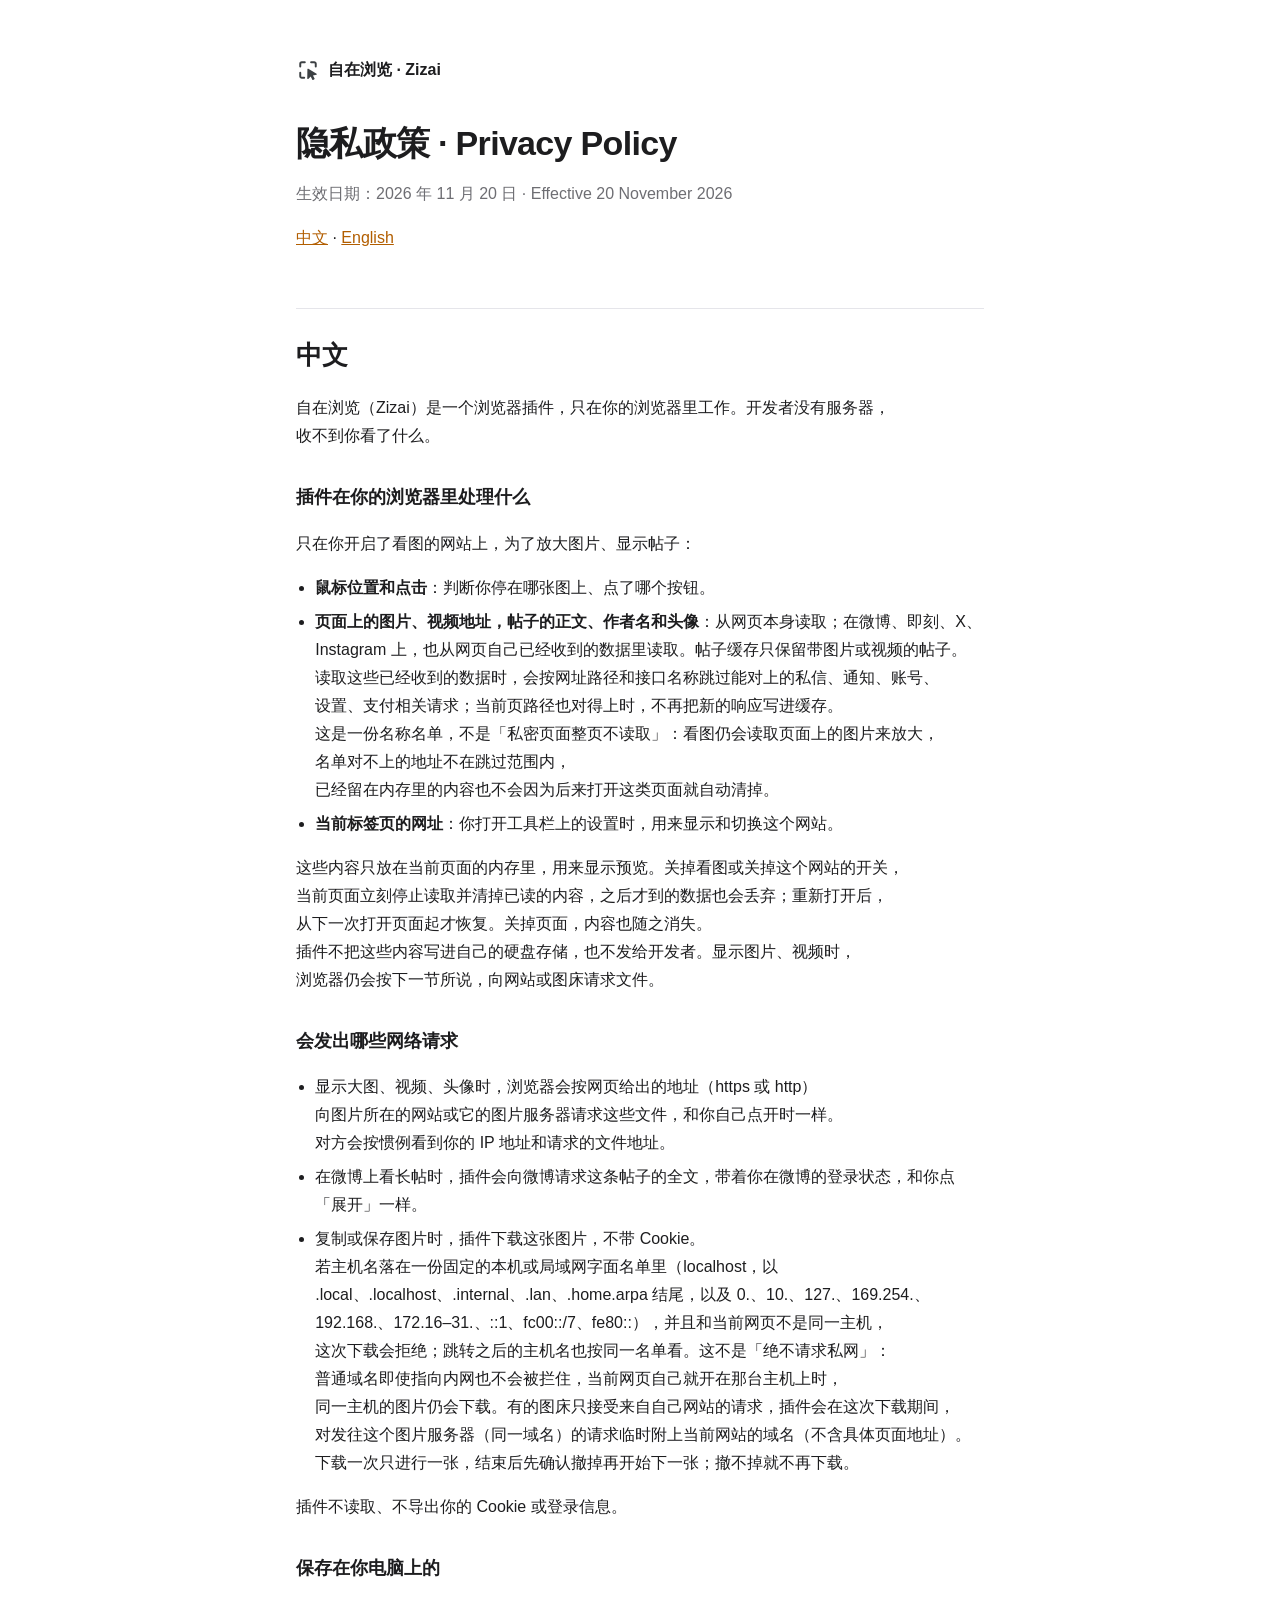
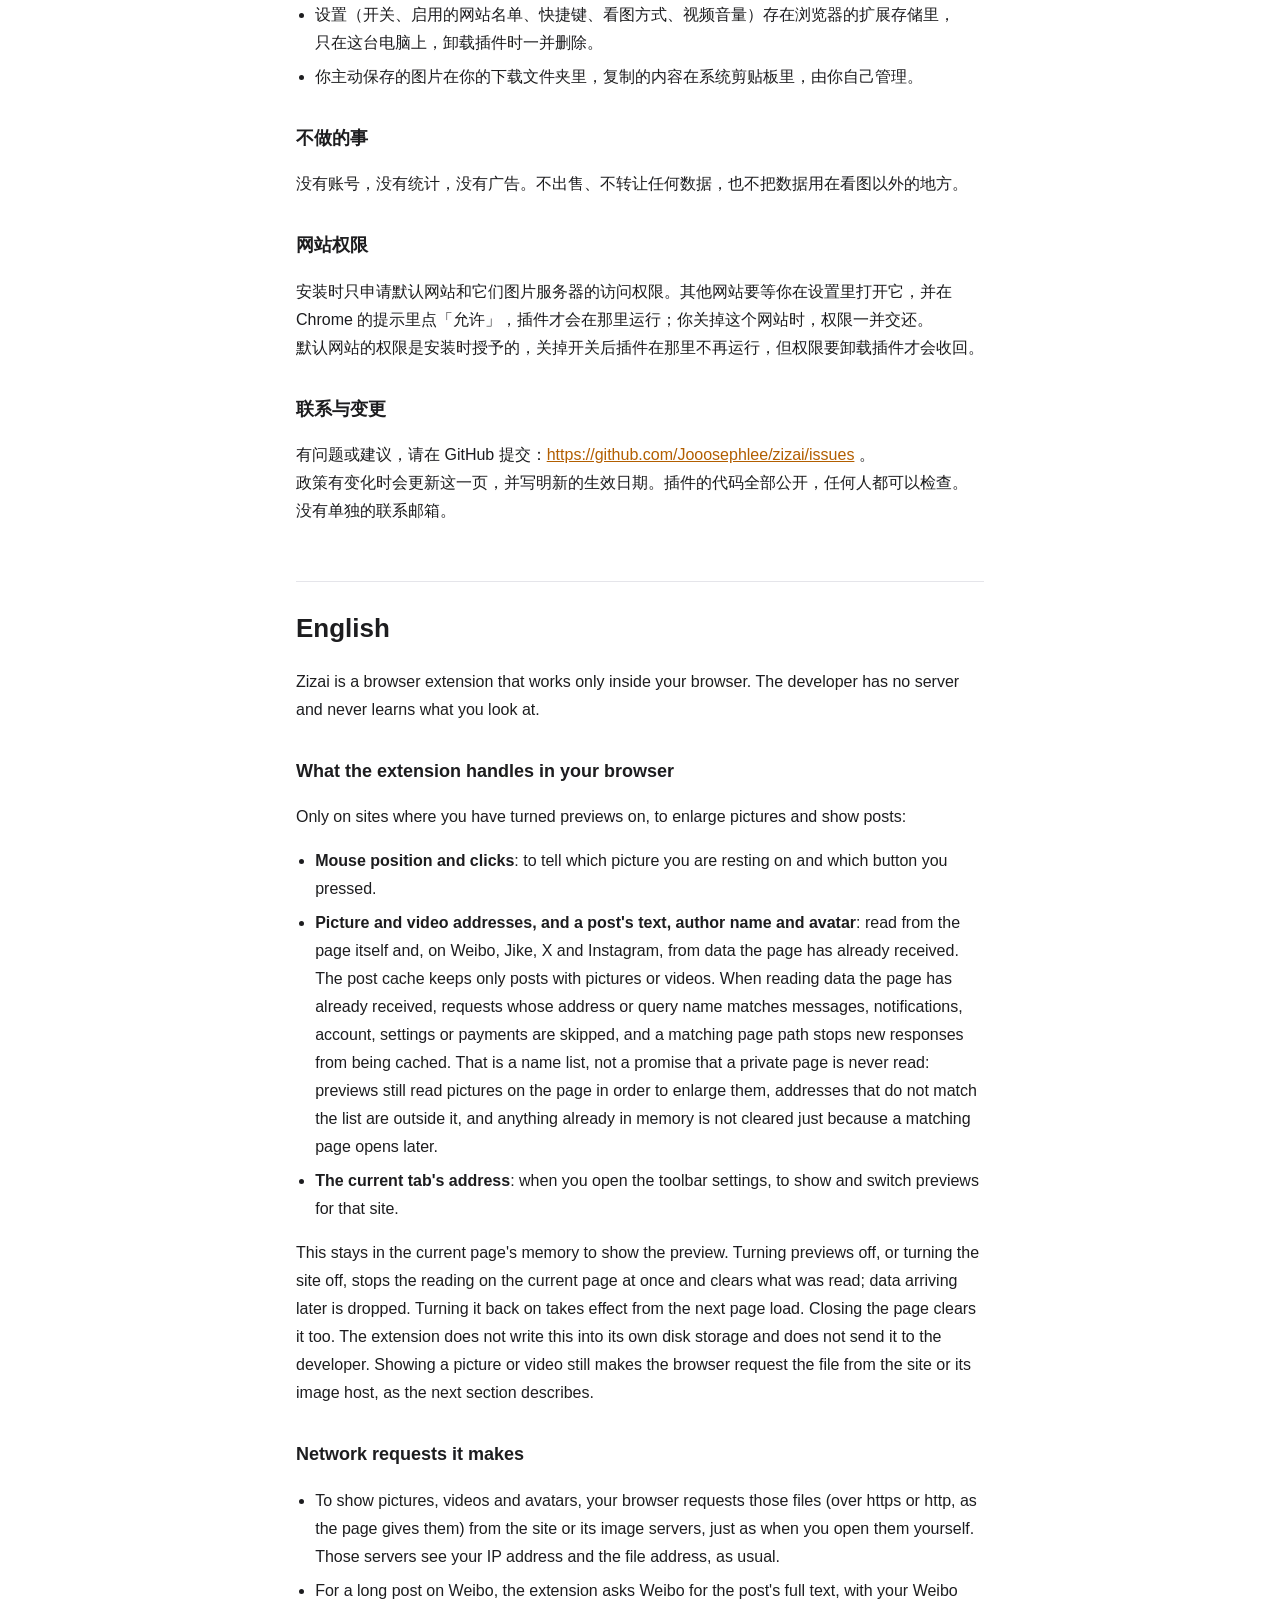
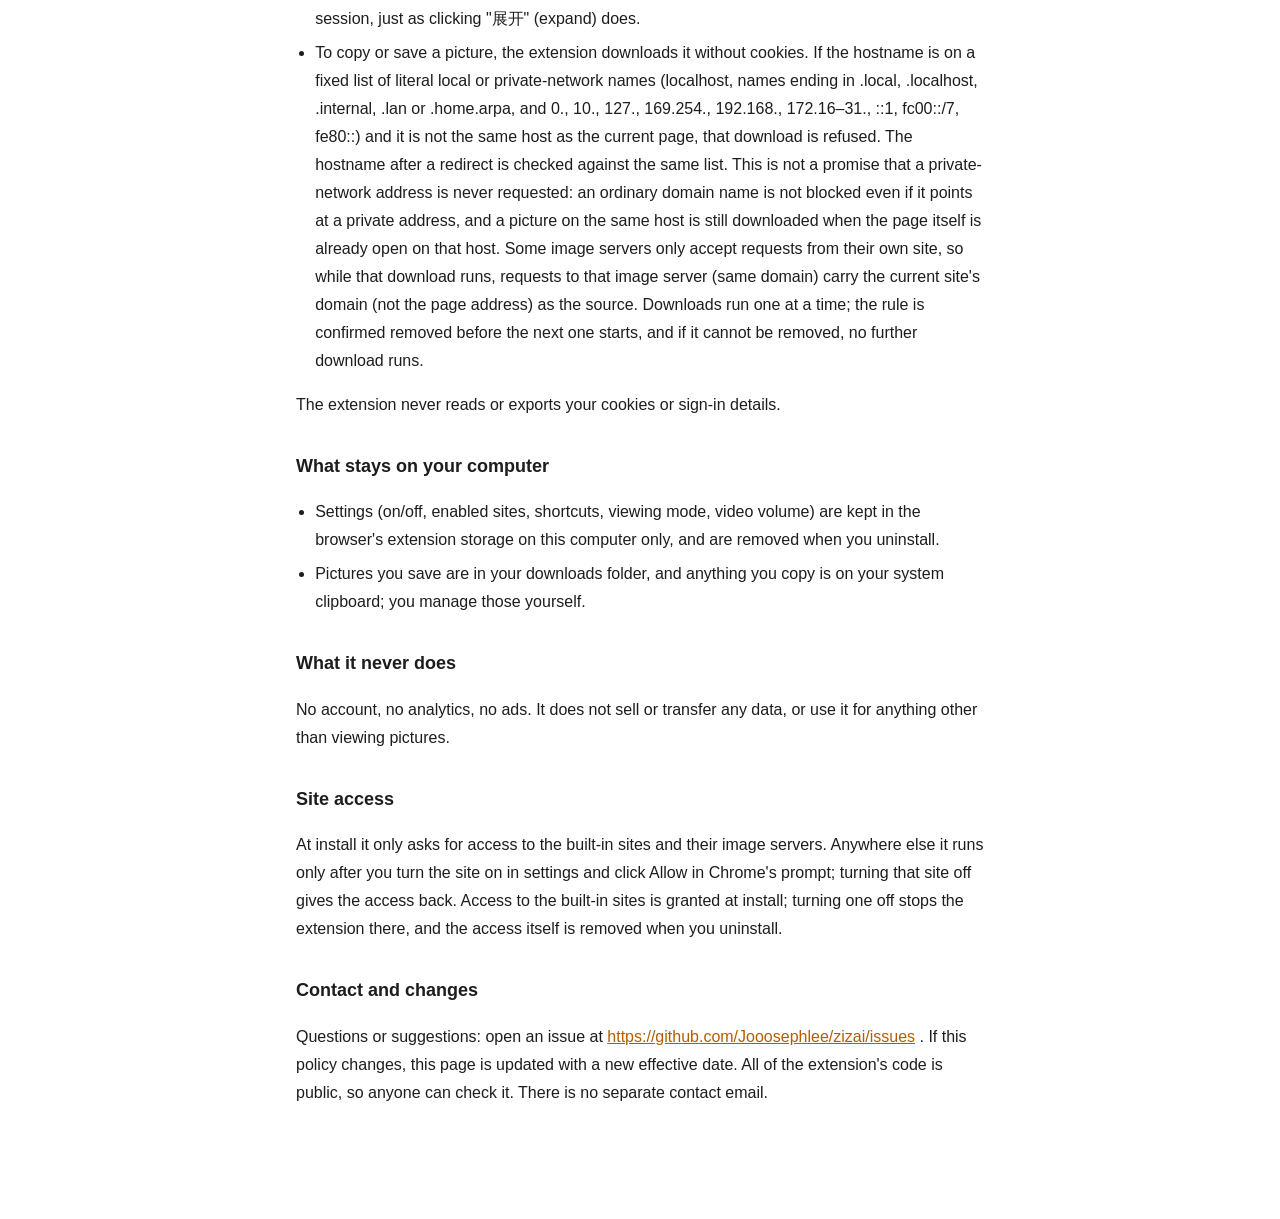
==== docs/privacy.html @ f808c151 "Import Zizai 1.1.0 and align the public privacy wording. Bring in the reviewed archive, point the si" ====
<!doctype html>
<html lang="zh-CN">
<head>
<meta charset="utf-8">
<meta name="viewport" content="width=device-width, initial-scale=1">
<title>隐私政策 · Zizai Privacy Policy</title>
<link rel="icon" href="assets/mark.svg" type="image/svg+xml">
<style>
:root { color-scheme: light dark; --bg: light-dark(#fff, #000); --ink: light-dark(#1d1d1f, #f5f5f7); --muted: light-dark(#6e6e73, #a1a1a6); --line: light-dark(#e5e5ea, #2c2c2e); --link: light-dark(#b25e00, #f2a03d); }
* { box-sizing: border-box; }
body { margin: 0; background: var(--bg); color: var(--ink); font: 16px/1.75 -apple-system, BlinkMacSystemFont, "PingFang SC", "Hiragino Sans GB", "Segoe UI", "Microsoft YaHei", sans-serif; -webkit-font-smoothing: antialiased; }
main { max-width: 720px; margin: 0 auto; padding: 56px 16px 96px; }
.home { display: inline-flex; align-items: center; gap: 8px; color: var(--ink); text-decoration: none; font-weight: 600; }
.home img { width: 24px; height: 24px; }
h1 { margin: 32px 0 8px; font-size: 34px; letter-spacing: -.02em; line-height: 1.2; }
h2 { margin: 56px 0 8px; padding-top: 24px; border-top: 1px solid var(--line); font-size: 26px; }
h3 { margin: 32px 0 6px; font-size: 18px; }
p, li { word-break: keep-all; overflow-wrap: break-word; }
ul { padding-left: 1.2em; }
li { margin: 6px 0; }
a { color: var(--link); }
main > p:first-of-type { color: var(--muted); }
</style>
</head>
<body>
<main>
<a class="home" href="./"><img src="assets/mark.svg" alt="">自在浏览 · Zizai</a>
<h1>隐私政策 · Privacy Policy</h1>
<p>生效日期：2026 年 11 月 20 日 · Effective 20 November 2026</p>
<p><a href="#zh">中文</a> · <a href="#en">English</a></p>
<h2 id="zh">中文</h2>
<p>自在浏览（Zizai）是一个浏览器插件，只在你的浏览器里工作。开发者没有服务器，收不到你看了什么。</p>
<h3>插件在你的浏览器里处理什么</h3>
<p>只在你开启了看图的网站上，为了放大图片、显示帖子：</p>
<ul><li><strong>鼠标位置和点击</strong>：判断你停在哪张图上、点了哪个按钮。</li><li><strong>页面上的图片、视频地址，帖子的正文、作者名和头像</strong>：从网页本身读取；在微博、即刻、X、Instagram 上，也从网页自己已经收到的数据里读取。帖子缓存只保留带图片或视频的帖子。读取这些已经收到的数据时，会按网址路径和接口名称跳过能对上的私信、通知、账号、设置、支付相关请求；当前页路径也对得上时，不再把新的响应写进缓存。这是一份名称名单，不是「私密页面整页不读取」：看图仍会读取页面上的图片来放大，名单对不上的地址不在跳过范围内，已经留在内存里的内容也不会因为后来打开这类页面就自动清掉。</li><li><strong>当前标签页的网址</strong>：你打开工具栏上的设置时，用来显示和切换这个网站。</li></ul>
<p>这些内容只放在当前页面的内存里，用来显示预览。关掉看图或关掉这个网站的开关，当前页面立刻停止读取并清掉已读的内容，之后才到的数据也会丢弃；重新打开后，从下一次打开页面起才恢复。关掉页面，内容也随之消失。插件不把这些内容写进自己的硬盘存储，也不发给开发者。显示图片、视频时，浏览器仍会按下一节所说，向网站或图床请求文件。</p>
<h3>会发出哪些网络请求</h3>
<ul><li>显示大图、视频、头像时，浏览器会按网页给出的地址（https 或 http）向图片所在的网站或它的图片服务器请求这些文件，和你自己点开时一样。对方会按惯例看到你的 IP 地址和请求的文件地址。</li><li>在微博上看长帖时，插件会向微博请求这条帖子的全文，带着你在微博的登录状态，和你点「展开」一样。</li><li>复制或保存图片时，插件下载这张图片，不带 Cookie。若主机名落在一份固定的本机或局域网字面名单里（localhost，以 .local、.localhost、.internal、.lan、.home.arpa 结尾，以及 0.、10.、127.、169.254.、192.168.、172.16–31.、::1、fc00::/7、fe80::），并且和当前网页不是同一主机，这次下载会拒绝；跳转之后的主机名也按同一名单看。这不是「绝不请求私网」：普通域名即使指向内网也不会被拦住，当前网页自己就开在那台主机上时，同一主机的图片仍会下载。有的图床只接受来自自己网站的请求，插件会在这次下载期间，对发往这个图片服务器（同一域名）的请求临时附上当前网站的域名（不含具体页面地址）。下载一次只进行一张，结束后先确认撤掉再开始下一张；撤不掉就不再下载。</li></ul>
<p>插件不读取、不导出你的 Cookie 或登录信息。</p>
<h3>保存在你电脑上的</h3>
<ul><li>设置（开关、启用的网站名单、快捷键、看图方式、视频音量）存在浏览器的扩展存储里，只在这台电脑上，卸载插件时一并删除。</li><li>你主动保存的图片在你的下载文件夹里，复制的内容在系统剪贴板里，由你自己管理。</li></ul>
<h3>不做的事</h3>
<p>没有账号，没有统计，没有广告。不出售、不转让任何数据，也不把数据用在看图以外的地方。</p>
<h3>网站权限</h3>
<p>安装时只申请默认网站和它们图片服务器的访问权限。其他网站要等你在设置里打开它，并在 Chrome 的提示里点「允许」，插件才会在那里运行；你关掉这个网站时，权限一并交还。默认网站的权限是安装时授予的，关掉开关后插件在那里不再运行，但权限要卸载插件才会收回。</p>
<h3>联系与变更</h3>
<p>有问题或建议，请在 GitHub 提交：<a href="https://github.com/Jooosephlee/zizai/issues">https://github.com/Jooosephlee/zizai/issues</a> 。政策有变化时会更新这一页，并写明新的生效日期。插件的代码全部公开，任何人都可以检查。没有单独的联系邮箱。</p>
<h2 id="en">English</h2>
<p>Zizai is a browser extension that works only inside your browser. The developer has no server and never learns what you look at.</p>
<h3>What the extension handles in your browser</h3>
<p>Only on sites where you have turned previews on, to enlarge pictures and show posts:</p>
<ul><li><strong>Mouse position and clicks</strong>: to tell which picture you are resting on and which button you pressed.</li><li><strong>Picture and video addresses, and a post's text, author name and avatar</strong>: read from the page itself and, on Weibo, Jike, X and Instagram, from data the page has already received. The post cache keeps only posts with pictures or videos. When reading data the page has already received, requests whose address or query name matches messages, notifications, account, settings or payments are skipped, and a matching page path stops new responses from being cached. That is a name list, not a promise that a private page is never read: previews still read pictures on the page in order to enlarge them, addresses that do not match the list are outside it, and anything already in memory is not cleared just because a matching page opens later.</li><li><strong>The current tab's address</strong>: when you open the toolbar settings, to show and switch previews for that site.</li></ul>
<p>This stays in the current page's memory to show the preview. Turning previews off, or turning the site off, stops the reading on the current page at once and clears what was read; data arriving later is dropped. Turning it back on takes effect from the next page load. Closing the page clears it too. The extension does not write this into its own disk storage and does not send it to the developer. Showing a picture or video still makes the browser request the file from the site or its image host, as the next section describes.</p>
<h3>Network requests it makes</h3>
<ul><li>To show pictures, videos and avatars, your browser requests those files (over https or http, as the page gives them) from the site or its image servers, just as when you open them yourself. Those servers see your IP address and the file address, as usual.</li><li>For a long post on Weibo, the extension asks Weibo for the post's full text, with your Weibo session, just as clicking "展开" (expand) does.</li><li>To copy or save a picture, the extension downloads it without cookies. If the hostname is on a fixed list of literal local or private-network names (localhost, names ending in .local, .localhost, .internal, .lan or .home.arpa, and 0., 10., 127., 169.254., 192.168., 172.16–31., ::1, fc00::/7, fe80::) and it is not the same host as the current page, that download is refused. The hostname after a redirect is checked against the same list. This is not a promise that a private-network address is never requested: an ordinary domain name is not blocked even if it points at a private address, and a picture on the same host is still downloaded when the page itself is already open on that host. Some image servers only accept requests from their own site, so while that download runs, requests to that image server (same domain) carry the current site's domain (not the page address) as the source. Downloads run one at a time; the rule is confirmed removed before the next one starts, and if it cannot be removed, no further download runs.</li></ul>
<p>The extension never reads or exports your cookies or sign-in details.</p>
<h3>What stays on your computer</h3>
<ul><li>Settings (on/off, enabled sites, shortcuts, viewing mode, video volume) are kept in the browser's extension storage on this computer only, and are removed when you uninstall.</li><li>Pictures you save are in your downloads folder, and anything you copy is on your system clipboard; you manage those yourself.</li></ul>
<h3>What it never does</h3>
<p>No account, no analytics, no ads. It does not sell or transfer any data, or use it for anything other than viewing pictures.</p>
<h3>Site access</h3>
<p>At install it only asks for access to the built-in sites and their image servers. Anywhere else it runs only after you turn the site on in settings and click Allow in Chrome's prompt; turning that site off gives the access back. Access to the built-in sites is granted at install; turning one off stops the extension there, and the access itself is removed when you uninstall.</p>
<h3>Contact and changes</h3>
<p>Questions or suggestions: open an issue at <a href="https://github.com/Jooosephlee/zizai/issues">https://github.com/Jooosephlee/zizai/issues</a> . If this policy changes, this page is updated with a new effective date. All of the extension's code is public, so anyone can check it. There is no separate contact email.</p>
</main>
</body>
</html>
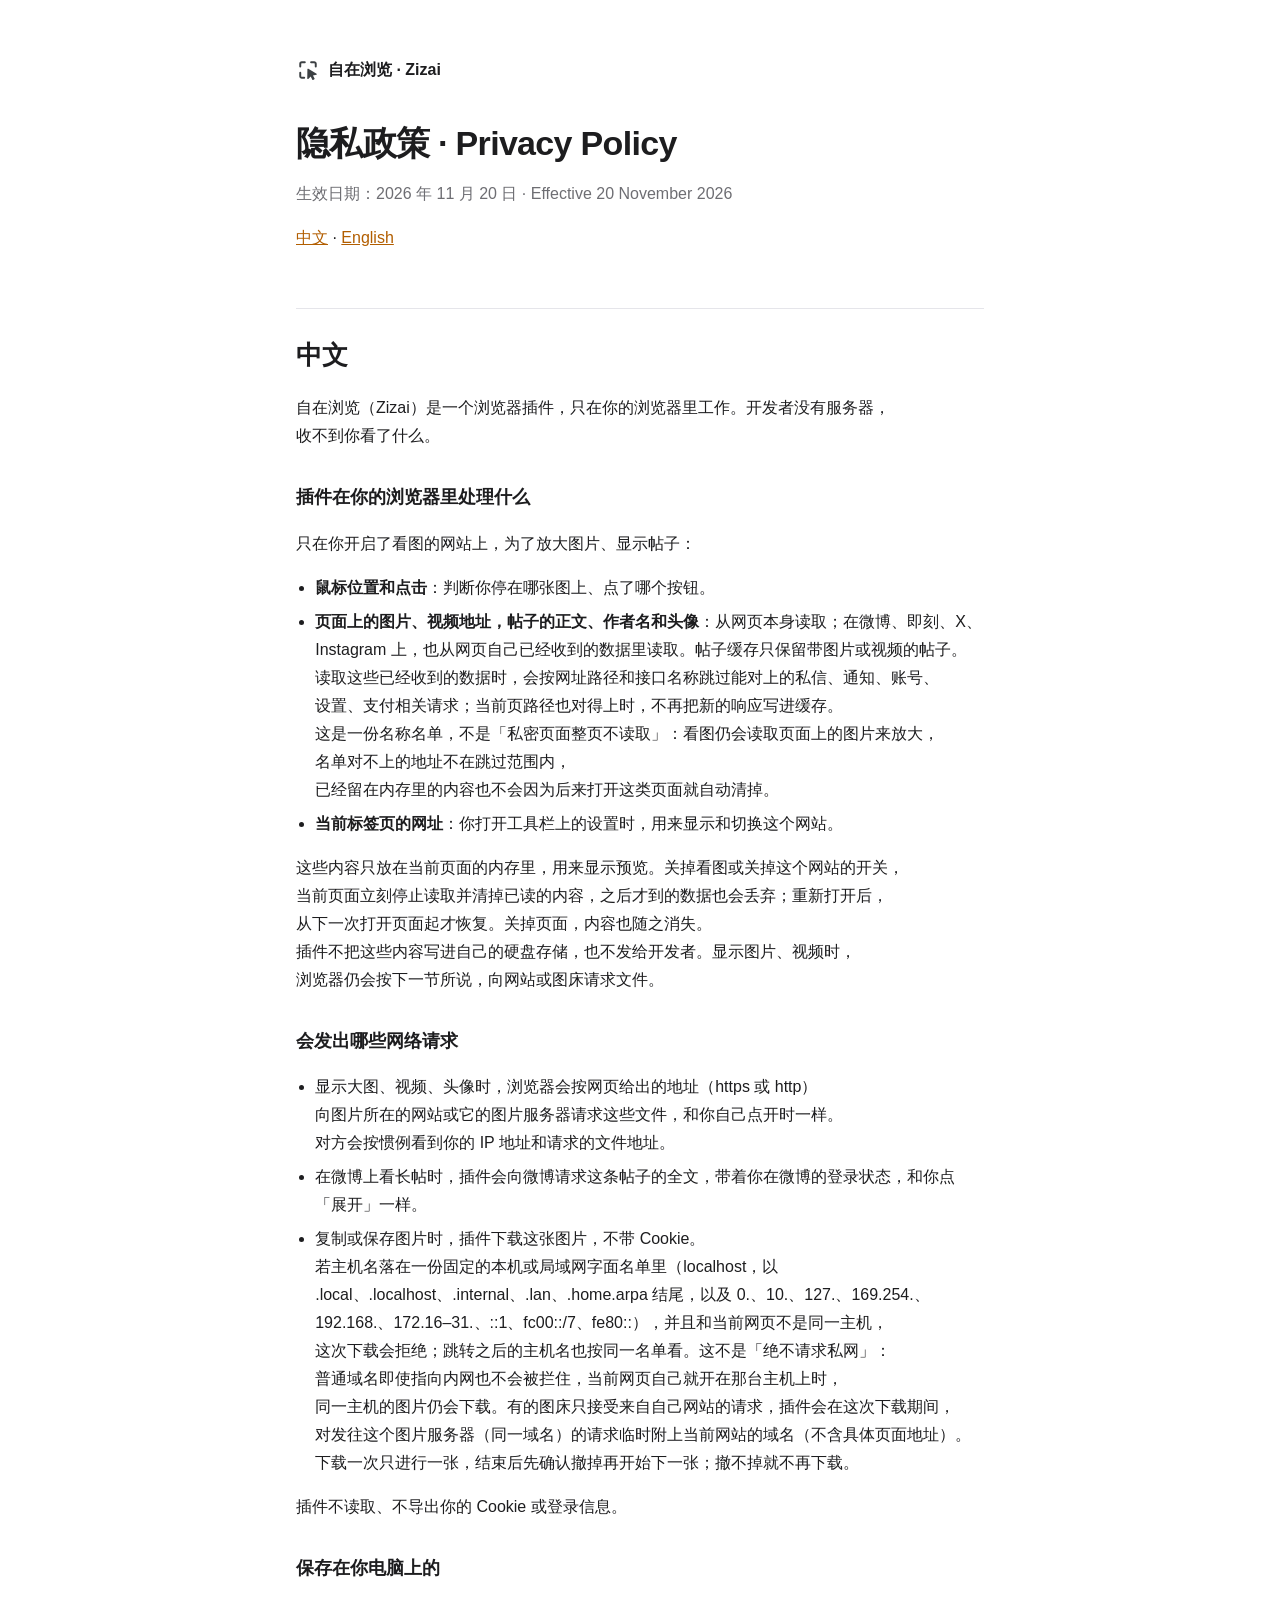
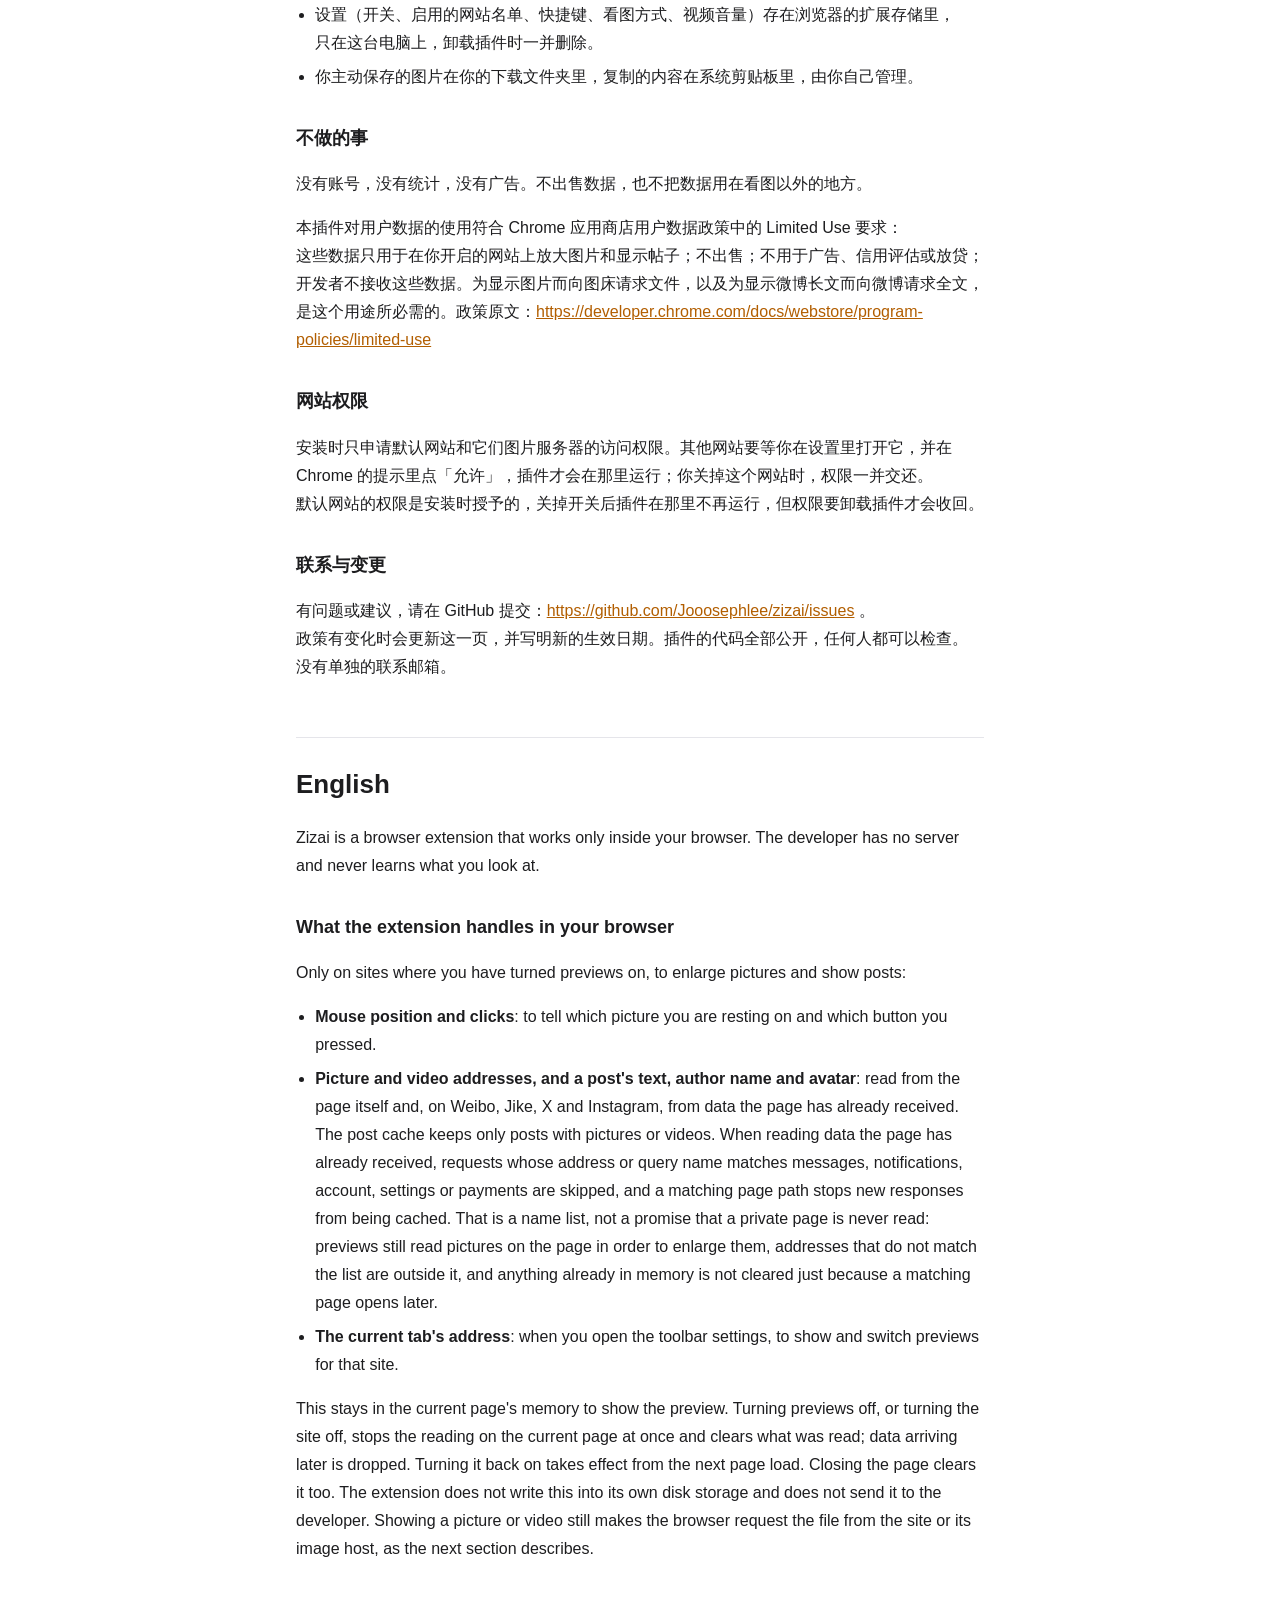
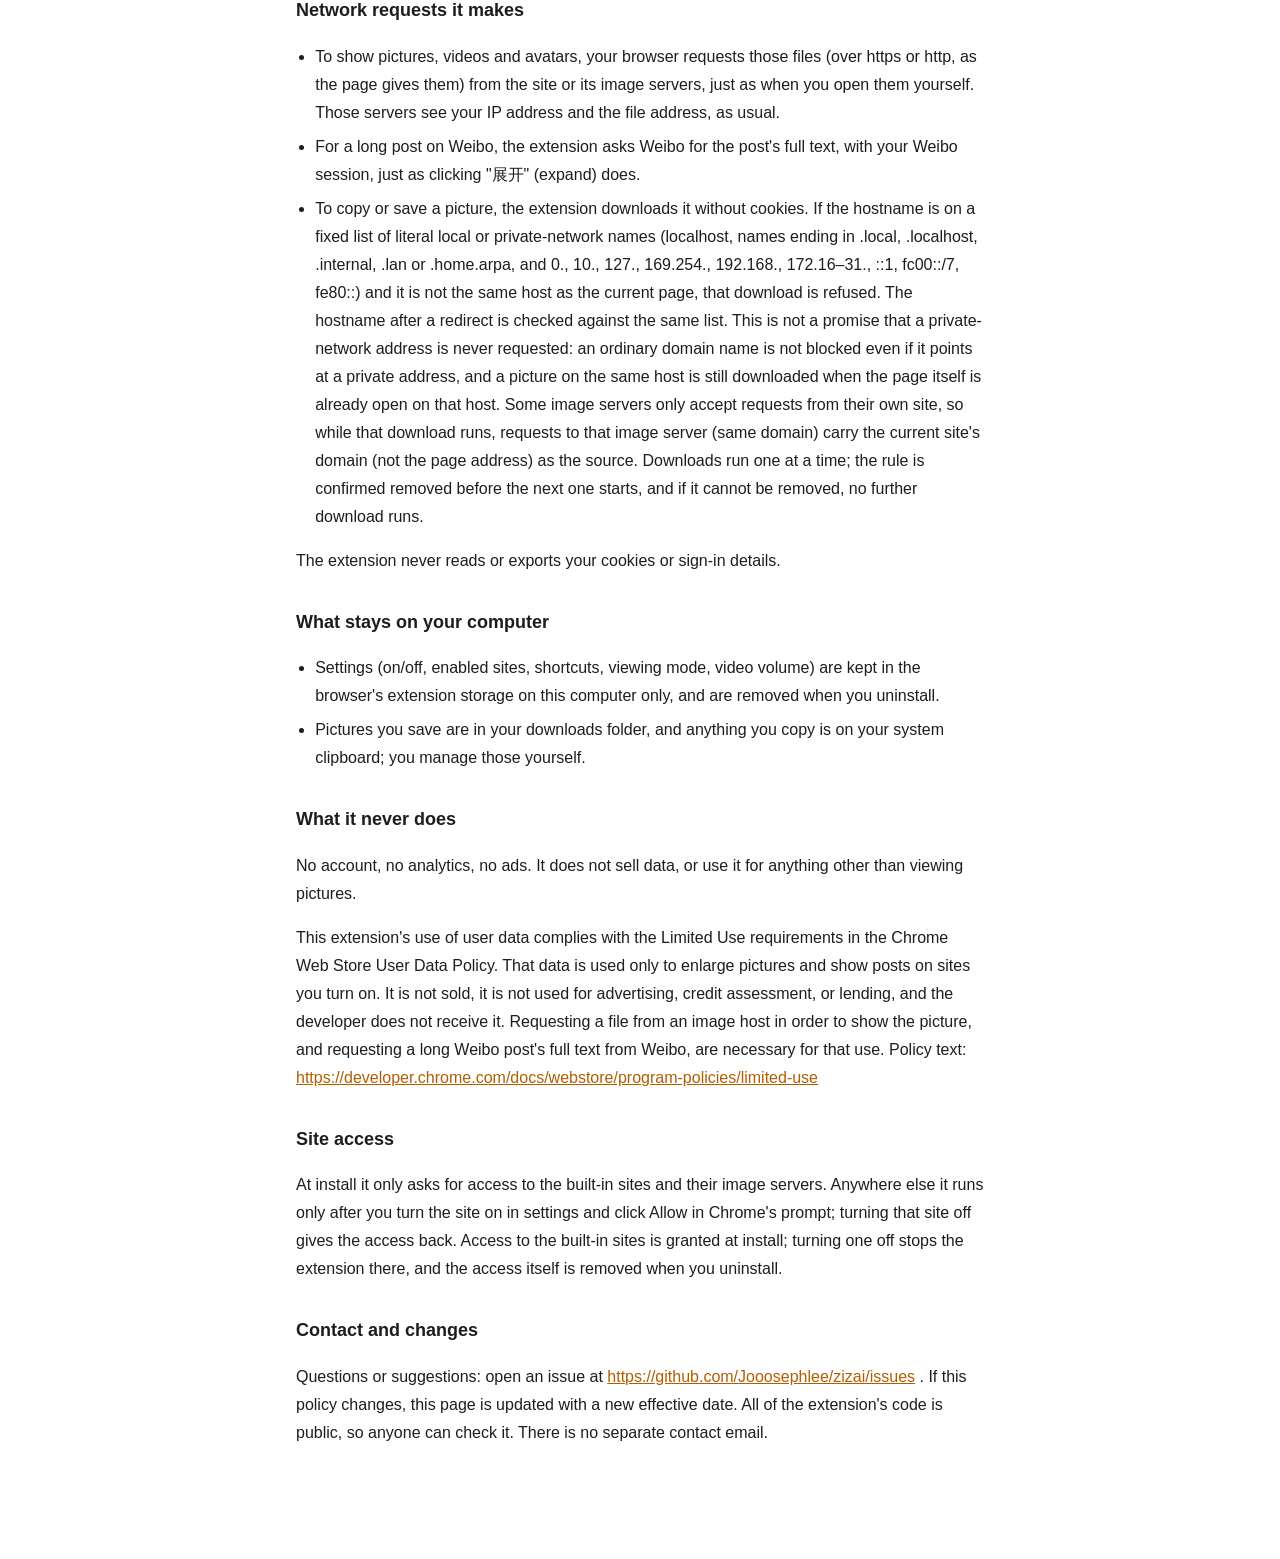
==== commit 20a6b4ce: "State Limited Use compliance and correct the store disclosure notes. Add a bilingual policy statemen" ====
--- a/docs/privacy.html
+++ b/docs/privacy.html
@@ -40,7 +40,8 @@
 <h3>保存在你电脑上的</h3>
 <ul><li>设置（开关、启用的网站名单、快捷键、看图方式、视频音量）存在浏览器的扩展存储里，只在这台电脑上，卸载插件时一并删除。</li><li>你主动保存的图片在你的下载文件夹里，复制的内容在系统剪贴板里，由你自己管理。</li></ul>
 <h3>不做的事</h3>
-<p>没有账号，没有统计，没有广告。不出售、不转让任何数据，也不把数据用在看图以外的地方。</p>
+<p>没有账号，没有统计，没有广告。不出售数据，也不把数据用在看图以外的地方。</p>
+<p>本插件对用户数据的使用符合 Chrome 应用商店用户数据政策中的 Limited Use 要求：这些数据只用于在你开启的网站上放大图片和显示帖子；不出售；不用于广告、信用评估或放贷；开发者不接收这些数据。为显示图片而向图床请求文件，以及为显示微博长文而向微博请求全文，是这个用途所必需的。政策原文：<a href="https://developer.chrome.com/docs/webstore/program-policies/limited-use">https://developer.chrome.com/docs/webstore/program-policies/limited-use</a></p>
 <h3>网站权限</h3>
 <p>安装时只申请默认网站和它们图片服务器的访问权限。其他网站要等你在设置里打开它，并在 Chrome 的提示里点「允许」，插件才会在那里运行；你关掉这个网站时，权限一并交还。默认网站的权限是安装时授予的，关掉开关后插件在那里不再运行，但权限要卸载插件才会收回。</p>
 <h3>联系与变更</h3>
@@ -57,7 +58,8 @@
 <h3>What stays on your computer</h3>
 <ul><li>Settings (on/off, enabled sites, shortcuts, viewing mode, video volume) are kept in the browser's extension storage on this computer only, and are removed when you uninstall.</li><li>Pictures you save are in your downloads folder, and anything you copy is on your system clipboard; you manage those yourself.</li></ul>
 <h3>What it never does</h3>
-<p>No account, no analytics, no ads. It does not sell or transfer any data, or use it for anything other than viewing pictures.</p>
+<p>No account, no analytics, no ads. It does not sell data, or use it for anything other than viewing pictures.</p>
+<p>This extension's use of user data complies with the Limited Use requirements in the Chrome Web Store User Data Policy. That data is used only to enlarge pictures and show posts on sites you turn on. It is not sold, it is not used for advertising, credit assessment, or lending, and the developer does not receive it. Requesting a file from an image host in order to show the picture, and requesting a long Weibo post's full text from Weibo, are necessary for that use. Policy text: <a href="https://developer.chrome.com/docs/webstore/program-policies/limited-use">https://developer.chrome.com/docs/webstore/program-policies/limited-use</a></p>
 <h3>Site access</h3>
 <p>At install it only asks for access to the built-in sites and their image servers. Anywhere else it runs only after you turn the site on in settings and click Allow in Chrome's prompt; turning that site off gives the access back. Access to the built-in sites is granted at install; turning one off stops the extension there, and the access itself is removed when you uninstall.</p>
 <h3>Contact and changes</h3>
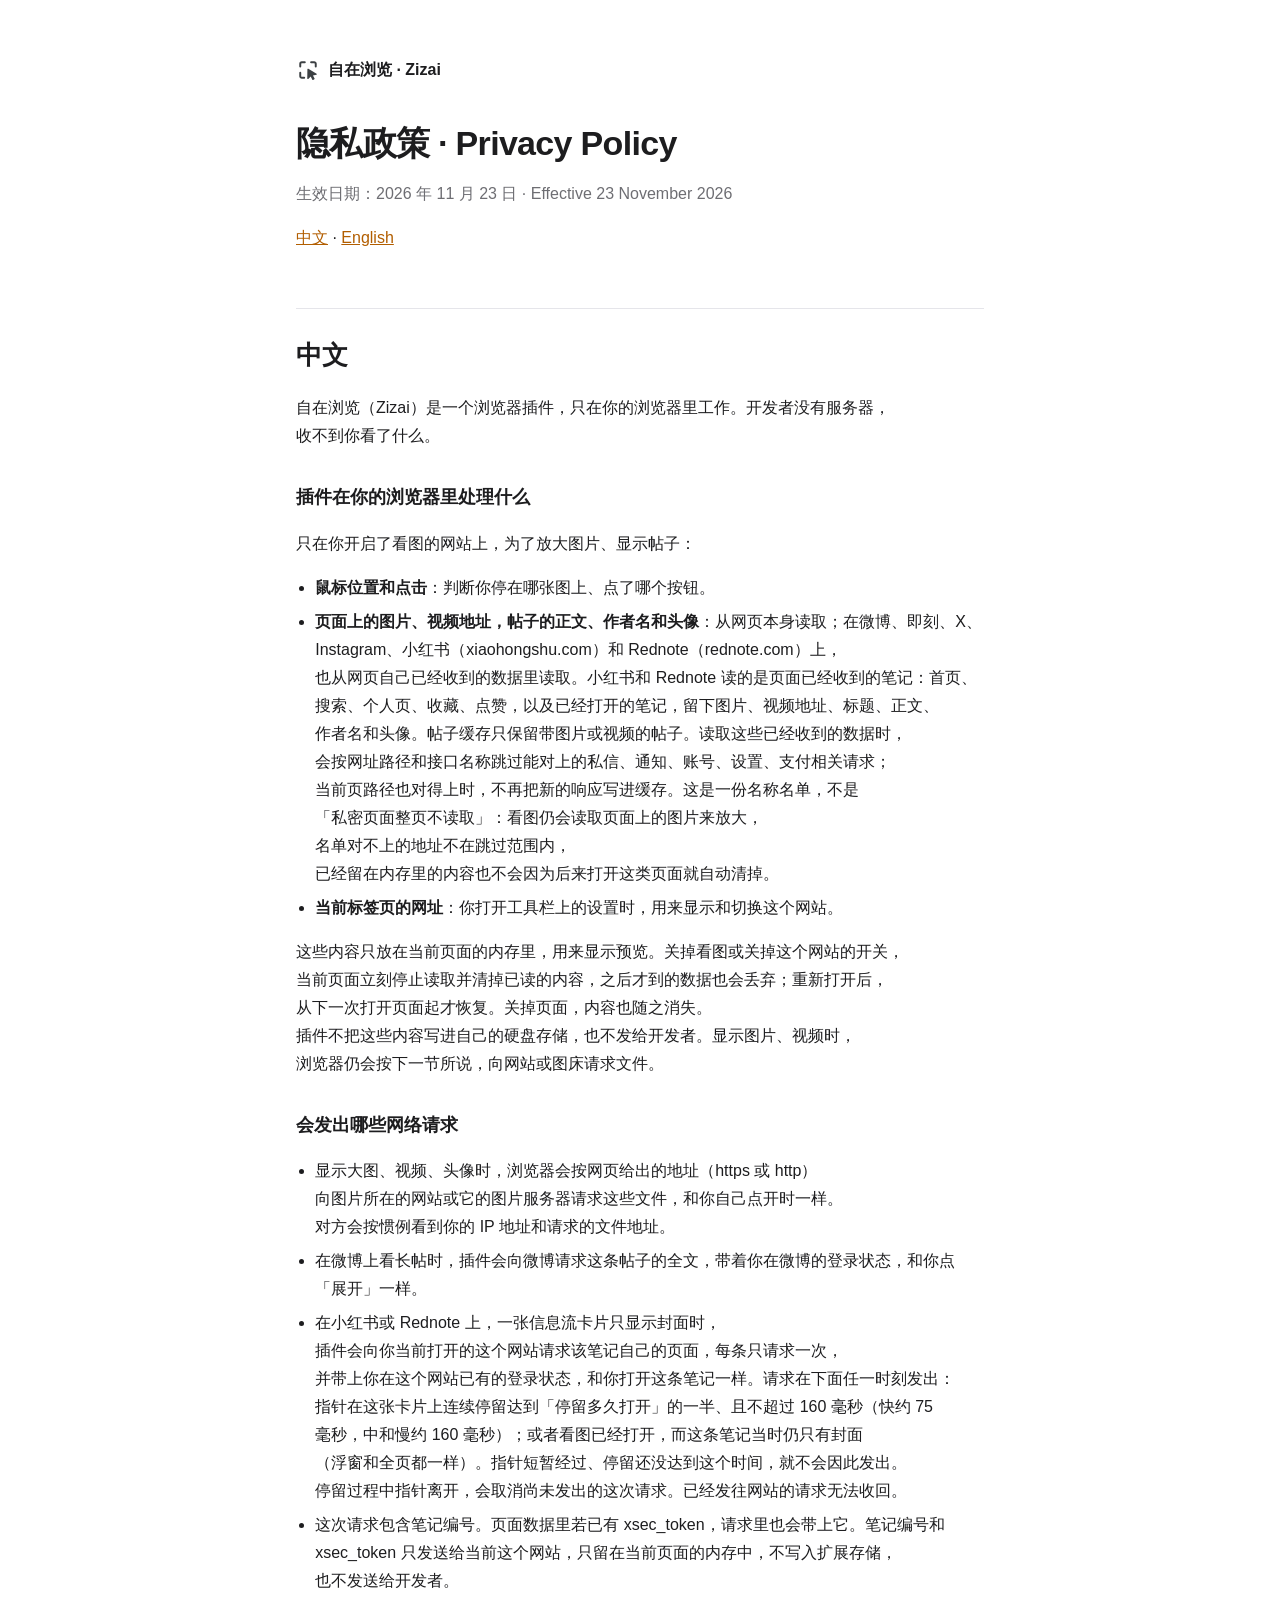
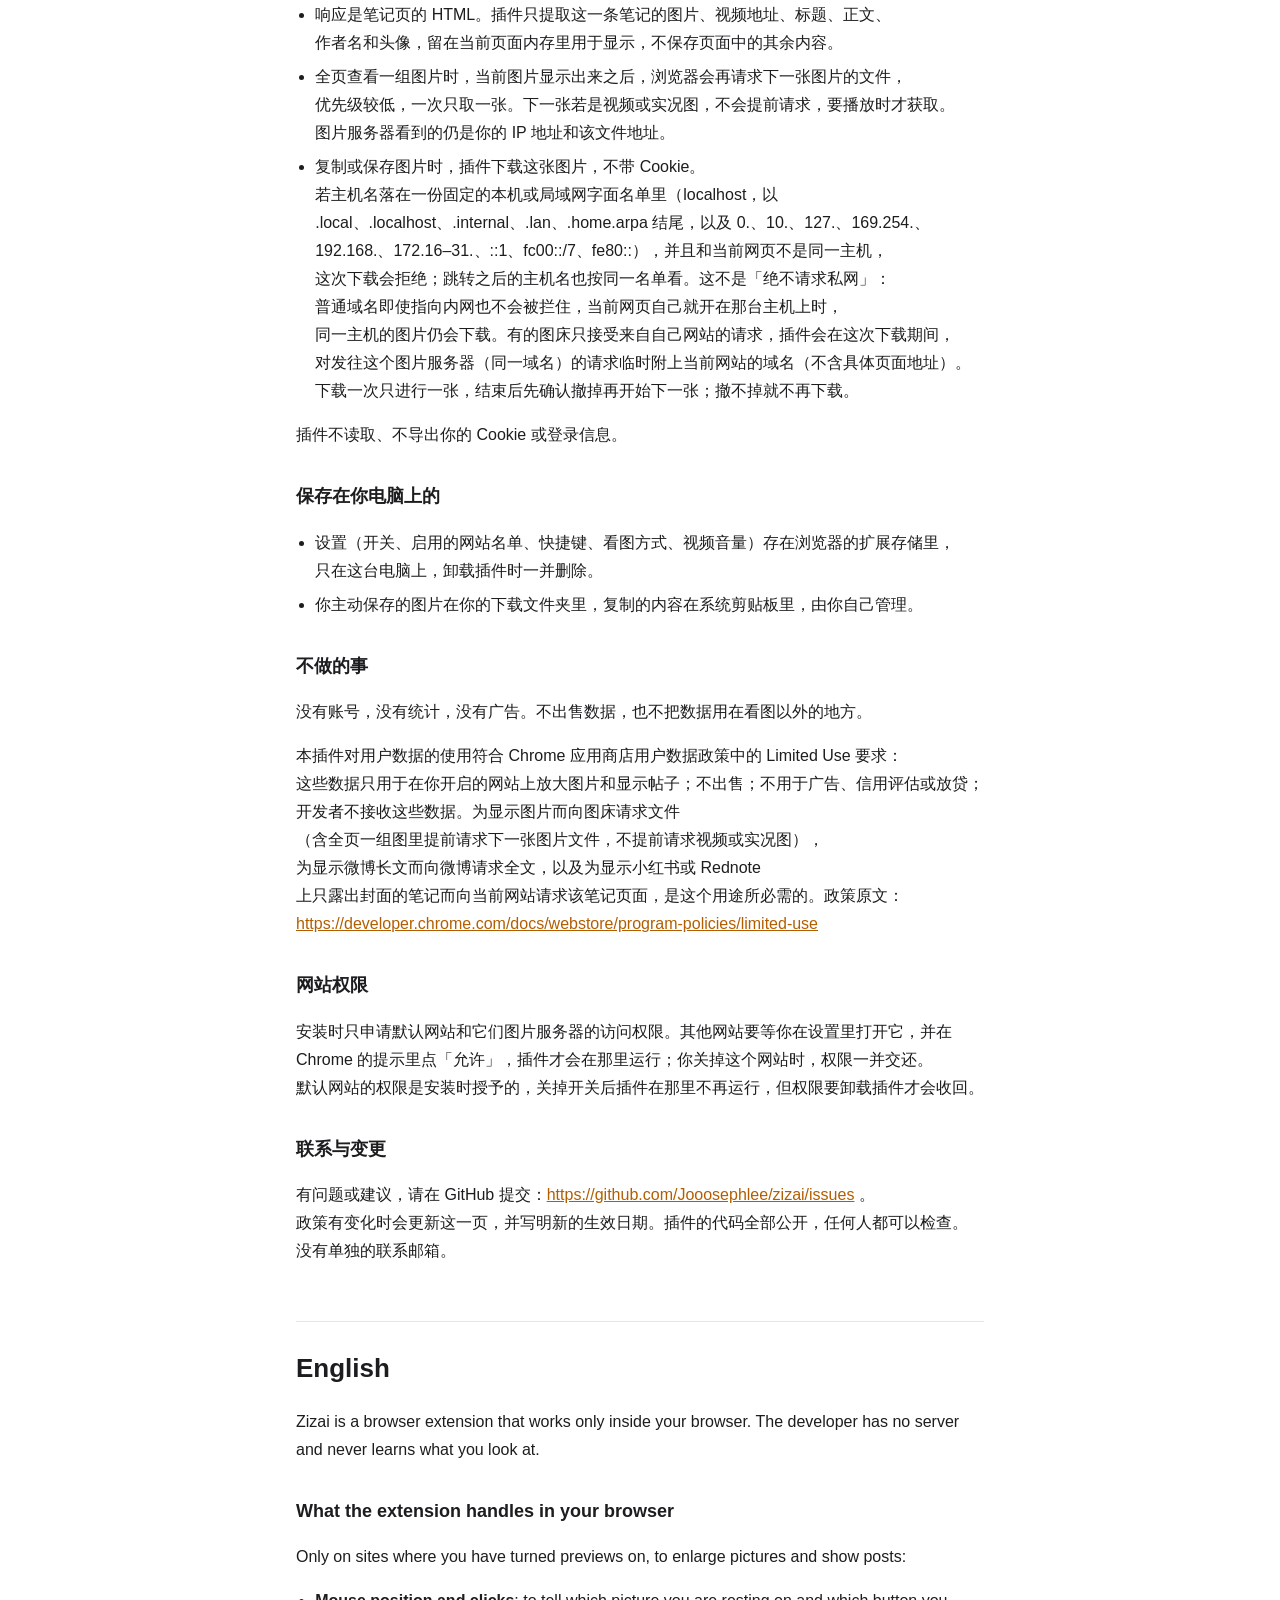
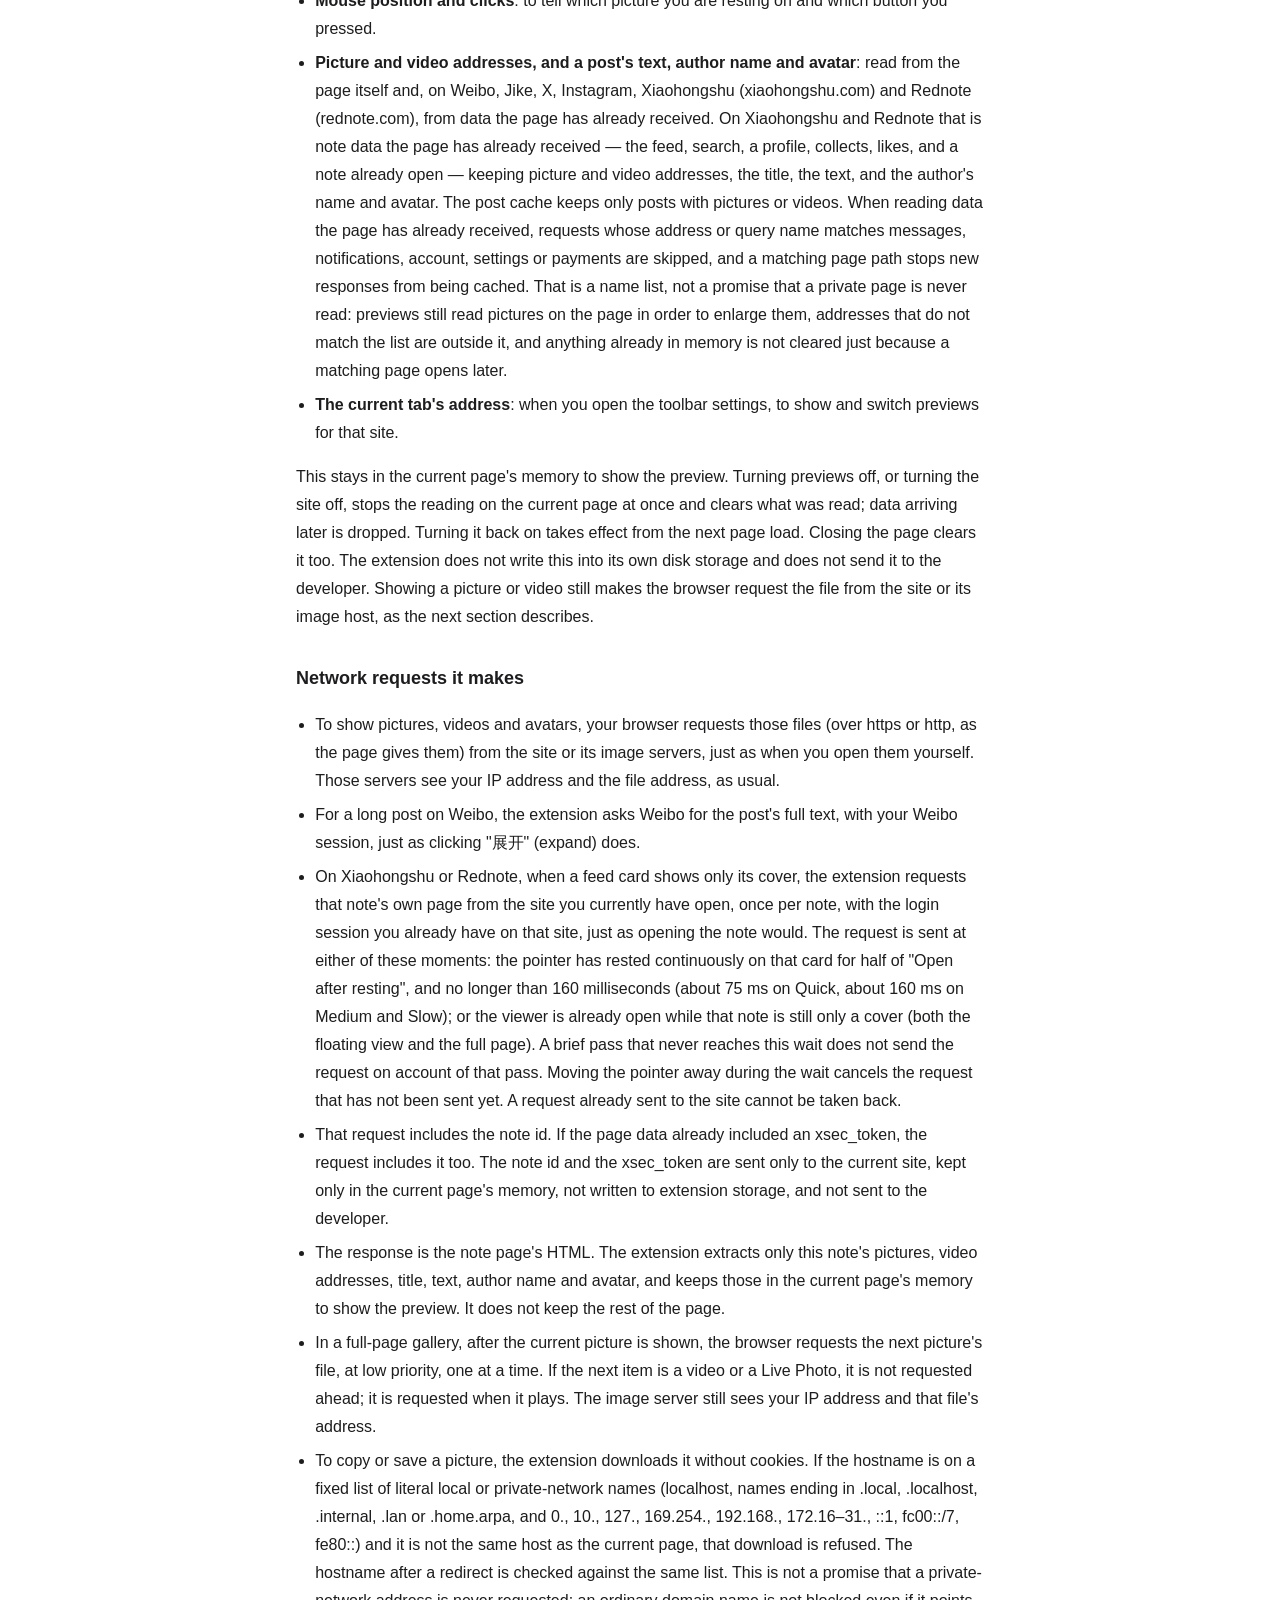
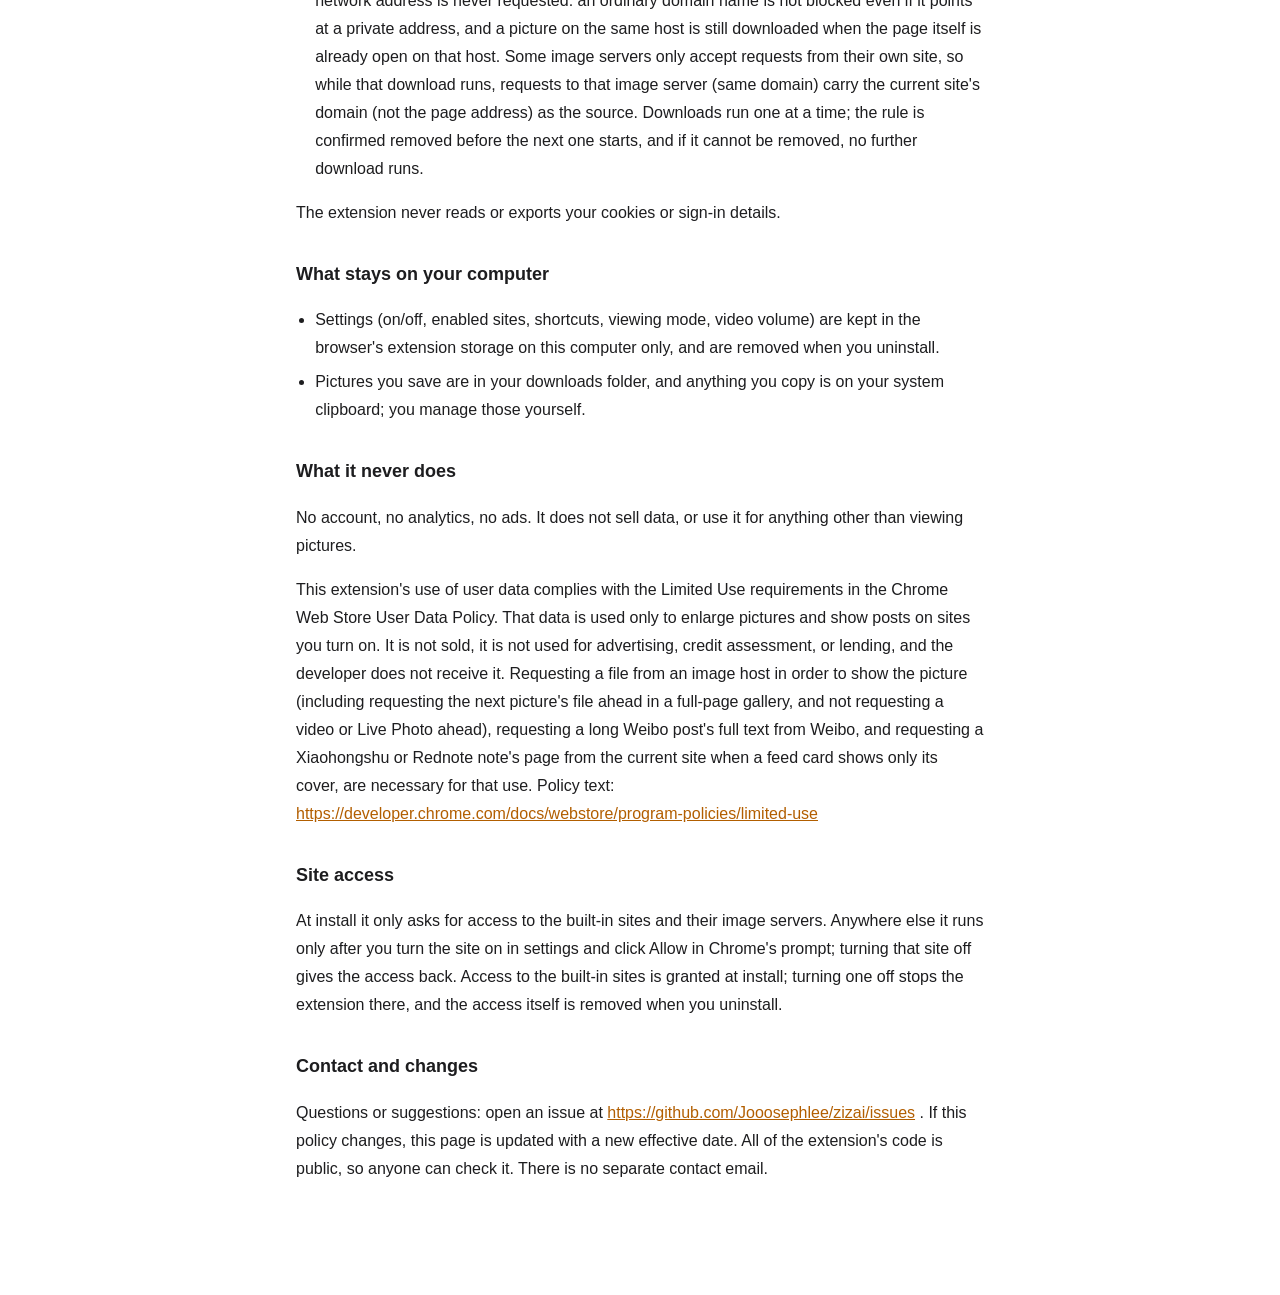
==== commit d8ebaa96: "Update the privacy policy for Xiaohongshu and Rednote note requests. Describe passive note data, the" ====
--- a/docs/privacy.html
+++ b/docs/privacy.html
@@ -26,22 +26,22 @@
 <main>
 <a class="home" href="./"><img src="assets/mark.svg" alt="">自在浏览 · Zizai</a>
 <h1>隐私政策 · Privacy Policy</h1>
-<p>生效日期：2026 年 11 月 20 日 · Effective 20 November 2026</p>
+<p>生效日期：2026 年 11 月 23 日 · Effective 23 November 2026</p>
 <p><a href="#zh">中文</a> · <a href="#en">English</a></p>
 <h2 id="zh">中文</h2>
 <p>自在浏览（Zizai）是一个浏览器插件，只在你的浏览器里工作。开发者没有服务器，收不到你看了什么。</p>
 <h3>插件在你的浏览器里处理什么</h3>
 <p>只在你开启了看图的网站上，为了放大图片、显示帖子：</p>
-<ul><li><strong>鼠标位置和点击</strong>：判断你停在哪张图上、点了哪个按钮。</li><li><strong>页面上的图片、视频地址，帖子的正文、作者名和头像</strong>：从网页本身读取；在微博、即刻、X、Instagram 上，也从网页自己已经收到的数据里读取。帖子缓存只保留带图片或视频的帖子。读取这些已经收到的数据时，会按网址路径和接口名称跳过能对上的私信、通知、账号、设置、支付相关请求；当前页路径也对得上时，不再把新的响应写进缓存。这是一份名称名单，不是「私密页面整页不读取」：看图仍会读取页面上的图片来放大，名单对不上的地址不在跳过范围内，已经留在内存里的内容也不会因为后来打开这类页面就自动清掉。</li><li><strong>当前标签页的网址</strong>：你打开工具栏上的设置时，用来显示和切换这个网站。</li></ul>
+<ul><li><strong>鼠标位置和点击</strong>：判断你停在哪张图上、点了哪个按钮。</li><li><strong>页面上的图片、视频地址，帖子的正文、作者名和头像</strong>：从网页本身读取；在微博、即刻、X、Instagram、小红书（xiaohongshu.com）和 Rednote（rednote.com）上，也从网页自己已经收到的数据里读取。小红书和 Rednote 读的是页面已经收到的笔记：首页、搜索、个人页、收藏、点赞，以及已经打开的笔记，留下图片、视频地址、标题、正文、作者名和头像。帖子缓存只保留带图片或视频的帖子。读取这些已经收到的数据时，会按网址路径和接口名称跳过能对上的私信、通知、账号、设置、支付相关请求；当前页路径也对得上时，不再把新的响应写进缓存。这是一份名称名单，不是「私密页面整页不读取」：看图仍会读取页面上的图片来放大，名单对不上的地址不在跳过范围内，已经留在内存里的内容也不会因为后来打开这类页面就自动清掉。</li><li><strong>当前标签页的网址</strong>：你打开工具栏上的设置时，用来显示和切换这个网站。</li></ul>
 <p>这些内容只放在当前页面的内存里，用来显示预览。关掉看图或关掉这个网站的开关，当前页面立刻停止读取并清掉已读的内容，之后才到的数据也会丢弃；重新打开后，从下一次打开页面起才恢复。关掉页面，内容也随之消失。插件不把这些内容写进自己的硬盘存储，也不发给开发者。显示图片、视频时，浏览器仍会按下一节所说，向网站或图床请求文件。</p>
 <h3>会发出哪些网络请求</h3>
-<ul><li>显示大图、视频、头像时，浏览器会按网页给出的地址（https 或 http）向图片所在的网站或它的图片服务器请求这些文件，和你自己点开时一样。对方会按惯例看到你的 IP 地址和请求的文件地址。</li><li>在微博上看长帖时，插件会向微博请求这条帖子的全文，带着你在微博的登录状态，和你点「展开」一样。</li><li>复制或保存图片时，插件下载这张图片，不带 Cookie。若主机名落在一份固定的本机或局域网字面名单里（localhost，以 .local、.localhost、.internal、.lan、.home.arpa 结尾，以及 0.、10.、127.、169.254.、192.168.、172.16–31.、::1、fc00::/7、fe80::），并且和当前网页不是同一主机，这次下载会拒绝；跳转之后的主机名也按同一名单看。这不是「绝不请求私网」：普通域名即使指向内网也不会被拦住，当前网页自己就开在那台主机上时，同一主机的图片仍会下载。有的图床只接受来自自己网站的请求，插件会在这次下载期间，对发往这个图片服务器（同一域名）的请求临时附上当前网站的域名（不含具体页面地址）。下载一次只进行一张，结束后先确认撤掉再开始下一张；撤不掉就不再下载。</li></ul>
+<ul><li>显示大图、视频、头像时，浏览器会按网页给出的地址（https 或 http）向图片所在的网站或它的图片服务器请求这些文件，和你自己点开时一样。对方会按惯例看到你的 IP 地址和请求的文件地址。</li><li>在微博上看长帖时，插件会向微博请求这条帖子的全文，带着你在微博的登录状态，和你点「展开」一样。</li><li>在小红书或 Rednote 上，一张信息流卡片只显示封面时，插件会向你当前打开的这个网站请求该笔记自己的页面，每条只请求一次，并带上你在这个网站已有的登录状态，和你打开这条笔记一样。请求在下面任一时刻发出：指针在这张卡片上连续停留达到「停留多久打开」的一半、且不超过 160 毫秒（快约 75 毫秒，中和慢约 160 毫秒）；或者看图已经打开，而这条笔记当时仍只有封面（浮窗和全页都一样）。指针短暂经过、停留还没达到这个时间，就不会因此发出。停留过程中指针离开，会取消尚未发出的这次请求。已经发往网站的请求无法收回。</li><li>这次请求包含笔记编号。页面数据里若已有 xsec_token，请求里也会带上它。笔记编号和 xsec_token 只发送给当前这个网站，只留在当前页面的内存中，不写入扩展存储，也不发送给开发者。</li><li>响应是笔记页的 HTML。插件只提取这一条笔记的图片、视频地址、标题、正文、作者名和头像，留在当前页面内存里用于显示，不保存页面中的其余内容。</li><li>全页查看一组图片时，当前图片显示出来之后，浏览器会再请求下一张图片的文件，优先级较低，一次只取一张。下一张若是视频或实况图，不会提前请求，要播放时才获取。图片服务器看到的仍是你的 IP 地址和该文件地址。</li><li>复制或保存图片时，插件下载这张图片，不带 Cookie。若主机名落在一份固定的本机或局域网字面名单里（localhost，以 .local、.localhost、.internal、.lan、.home.arpa 结尾，以及 0.、10.、127.、169.254.、192.168.、172.16–31.、::1、fc00::/7、fe80::），并且和当前网页不是同一主机，这次下载会拒绝；跳转之后的主机名也按同一名单看。这不是「绝不请求私网」：普通域名即使指向内网也不会被拦住，当前网页自己就开在那台主机上时，同一主机的图片仍会下载。有的图床只接受来自自己网站的请求，插件会在这次下载期间，对发往这个图片服务器（同一域名）的请求临时附上当前网站的域名（不含具体页面地址）。下载一次只进行一张，结束后先确认撤掉再开始下一张；撤不掉就不再下载。</li></ul>
 <p>插件不读取、不导出你的 Cookie 或登录信息。</p>
 <h3>保存在你电脑上的</h3>
 <ul><li>设置（开关、启用的网站名单、快捷键、看图方式、视频音量）存在浏览器的扩展存储里，只在这台电脑上，卸载插件时一并删除。</li><li>你主动保存的图片在你的下载文件夹里，复制的内容在系统剪贴板里，由你自己管理。</li></ul>
 <h3>不做的事</h3>
 <p>没有账号，没有统计，没有广告。不出售数据，也不把数据用在看图以外的地方。</p>
-<p>本插件对用户数据的使用符合 Chrome 应用商店用户数据政策中的 Limited Use 要求：这些数据只用于在你开启的网站上放大图片和显示帖子；不出售；不用于广告、信用评估或放贷；开发者不接收这些数据。为显示图片而向图床请求文件，以及为显示微博长文而向微博请求全文，是这个用途所必需的。政策原文：<a href="https://developer.chrome.com/docs/webstore/program-policies/limited-use">https://developer.chrome.com/docs/webstore/program-policies/limited-use</a></p>
+<p>本插件对用户数据的使用符合 Chrome 应用商店用户数据政策中的 Limited Use 要求：这些数据只用于在你开启的网站上放大图片和显示帖子；不出售；不用于广告、信用评估或放贷；开发者不接收这些数据。为显示图片而向图床请求文件（含全页一组图里提前请求下一张图片文件，不提前请求视频或实况图），为显示微博长文而向微博请求全文，以及为显示小红书或 Rednote 上只露出封面的笔记而向当前网站请求该笔记页面，是这个用途所必需的。政策原文：<a href="https://developer.chrome.com/docs/webstore/program-policies/limited-use">https://developer.chrome.com/docs/webstore/program-policies/limited-use</a></p>
 <h3>网站权限</h3>
 <p>安装时只申请默认网站和它们图片服务器的访问权限。其他网站要等你在设置里打开它，并在 Chrome 的提示里点「允许」，插件才会在那里运行；你关掉这个网站时，权限一并交还。默认网站的权限是安装时授予的，关掉开关后插件在那里不再运行，但权限要卸载插件才会收回。</p>
 <h3>联系与变更</h3>
@@ -50,16 +50,16 @@
 <p>Zizai is a browser extension that works only inside your browser. The developer has no server and never learns what you look at.</p>
 <h3>What the extension handles in your browser</h3>
 <p>Only on sites where you have turned previews on, to enlarge pictures and show posts:</p>
-<ul><li><strong>Mouse position and clicks</strong>: to tell which picture you are resting on and which button you pressed.</li><li><strong>Picture and video addresses, and a post's text, author name and avatar</strong>: read from the page itself and, on Weibo, Jike, X and Instagram, from data the page has already received. The post cache keeps only posts with pictures or videos. When reading data the page has already received, requests whose address or query name matches messages, notifications, account, settings or payments are skipped, and a matching page path stops new responses from being cached. That is a name list, not a promise that a private page is never read: previews still read pictures on the page in order to enlarge them, addresses that do not match the list are outside it, and anything already in memory is not cleared just because a matching page opens later.</li><li><strong>The current tab's address</strong>: when you open the toolbar settings, to show and switch previews for that site.</li></ul>
+<ul><li><strong>Mouse position and clicks</strong>: to tell which picture you are resting on and which button you pressed.</li><li><strong>Picture and video addresses, and a post's text, author name and avatar</strong>: read from the page itself and, on Weibo, Jike, X, Instagram, Xiaohongshu (xiaohongshu.com) and Rednote (rednote.com), from data the page has already received. On Xiaohongshu and Rednote that is note data the page has already received — the feed, search, a profile, collects, likes, and a note already open — keeping picture and video addresses, the title, the text, and the author's name and avatar. The post cache keeps only posts with pictures or videos. When reading data the page has already received, requests whose address or query name matches messages, notifications, account, settings or payments are skipped, and a matching page path stops new responses from being cached. That is a name list, not a promise that a private page is never read: previews still read pictures on the page in order to enlarge them, addresses that do not match the list are outside it, and anything already in memory is not cleared just because a matching page opens later.</li><li><strong>The current tab's address</strong>: when you open the toolbar settings, to show and switch previews for that site.</li></ul>
 <p>This stays in the current page's memory to show the preview. Turning previews off, or turning the site off, stops the reading on the current page at once and clears what was read; data arriving later is dropped. Turning it back on takes effect from the next page load. Closing the page clears it too. The extension does not write this into its own disk storage and does not send it to the developer. Showing a picture or video still makes the browser request the file from the site or its image host, as the next section describes.</p>
 <h3>Network requests it makes</h3>
-<ul><li>To show pictures, videos and avatars, your browser requests those files (over https or http, as the page gives them) from the site or its image servers, just as when you open them yourself. Those servers see your IP address and the file address, as usual.</li><li>For a long post on Weibo, the extension asks Weibo for the post's full text, with your Weibo session, just as clicking "展开" (expand) does.</li><li>To copy or save a picture, the extension downloads it without cookies. If the hostname is on a fixed list of literal local or private-network names (localhost, names ending in .local, .localhost, .internal, .lan or .home.arpa, and 0., 10., 127., 169.254., 192.168., 172.16–31., ::1, fc00::/7, fe80::) and it is not the same host as the current page, that download is refused. The hostname after a redirect is checked against the same list. This is not a promise that a private-network address is never requested: an ordinary domain name is not blocked even if it points at a private address, and a picture on the same host is still downloaded when the page itself is already open on that host. Some image servers only accept requests from their own site, so while that download runs, requests to that image server (same domain) carry the current site's domain (not the page address) as the source. Downloads run one at a time; the rule is confirmed removed before the next one starts, and if it cannot be removed, no further download runs.</li></ul>
+<ul><li>To show pictures, videos and avatars, your browser requests those files (over https or http, as the page gives them) from the site or its image servers, just as when you open them yourself. Those servers see your IP address and the file address, as usual.</li><li>For a long post on Weibo, the extension asks Weibo for the post's full text, with your Weibo session, just as clicking "展开" (expand) does.</li><li>On Xiaohongshu or Rednote, when a feed card shows only its cover, the extension requests that note's own page from the site you currently have open, once per note, with the login session you already have on that site, just as opening the note would. The request is sent at either of these moments: the pointer has rested continuously on that card for half of "Open after resting", and no longer than 160 milliseconds (about 75 ms on Quick, about 160 ms on Medium and Slow); or the viewer is already open while that note is still only a cover (both the floating view and the full page). A brief pass that never reaches this wait does not send the request on account of that pass. Moving the pointer away during the wait cancels the request that has not been sent yet. A request already sent to the site cannot be taken back.</li><li>That request includes the note id. If the page data already included an xsec_token, the request includes it too. The note id and the xsec_token are sent only to the current site, kept only in the current page's memory, not written to extension storage, and not sent to the developer.</li><li>The response is the note page's HTML. The extension extracts only this note's pictures, video addresses, title, text, author name and avatar, and keeps those in the current page's memory to show the preview. It does not keep the rest of the page.</li><li>In a full-page gallery, after the current picture is shown, the browser requests the next picture's file, at low priority, one at a time. If the next item is a video or a Live Photo, it is not requested ahead; it is requested when it plays. The image server still sees your IP address and that file's address.</li><li>To copy or save a picture, the extension downloads it without cookies. If the hostname is on a fixed list of literal local or private-network names (localhost, names ending in .local, .localhost, .internal, .lan or .home.arpa, and 0., 10., 127., 169.254., 192.168., 172.16–31., ::1, fc00::/7, fe80::) and it is not the same host as the current page, that download is refused. The hostname after a redirect is checked against the same list. This is not a promise that a private-network address is never requested: an ordinary domain name is not blocked even if it points at a private address, and a picture on the same host is still downloaded when the page itself is already open on that host. Some image servers only accept requests from their own site, so while that download runs, requests to that image server (same domain) carry the current site's domain (not the page address) as the source. Downloads run one at a time; the rule is confirmed removed before the next one starts, and if it cannot be removed, no further download runs.</li></ul>
 <p>The extension never reads or exports your cookies or sign-in details.</p>
 <h3>What stays on your computer</h3>
 <ul><li>Settings (on/off, enabled sites, shortcuts, viewing mode, video volume) are kept in the browser's extension storage on this computer only, and are removed when you uninstall.</li><li>Pictures you save are in your downloads folder, and anything you copy is on your system clipboard; you manage those yourself.</li></ul>
 <h3>What it never does</h3>
 <p>No account, no analytics, no ads. It does not sell data, or use it for anything other than viewing pictures.</p>
-<p>This extension's use of user data complies with the Limited Use requirements in the Chrome Web Store User Data Policy. That data is used only to enlarge pictures and show posts on sites you turn on. It is not sold, it is not used for advertising, credit assessment, or lending, and the developer does not receive it. Requesting a file from an image host in order to show the picture, and requesting a long Weibo post's full text from Weibo, are necessary for that use. Policy text: <a href="https://developer.chrome.com/docs/webstore/program-policies/limited-use">https://developer.chrome.com/docs/webstore/program-policies/limited-use</a></p>
+<p>This extension's use of user data complies with the Limited Use requirements in the Chrome Web Store User Data Policy. That data is used only to enlarge pictures and show posts on sites you turn on. It is not sold, it is not used for advertising, credit assessment, or lending, and the developer does not receive it. Requesting a file from an image host in order to show the picture (including requesting the next picture's file ahead in a full-page gallery, and not requesting a video or Live Photo ahead), requesting a long Weibo post's full text from Weibo, and requesting a Xiaohongshu or Rednote note's page from the current site when a feed card shows only its cover, are necessary for that use. Policy text: <a href="https://developer.chrome.com/docs/webstore/program-policies/limited-use">https://developer.chrome.com/docs/webstore/program-policies/limited-use</a></p>
 <h3>Site access</h3>
 <p>At install it only asks for access to the built-in sites and their image servers. Anywhere else it runs only after you turn the site on in settings and click Allow in Chrome's prompt; turning that site off gives the access back. Access to the built-in sites is granted at install; turning one off stops the extension there, and the access itself is removed when you uninstall.</p>
 <h3>Contact and changes</h3>
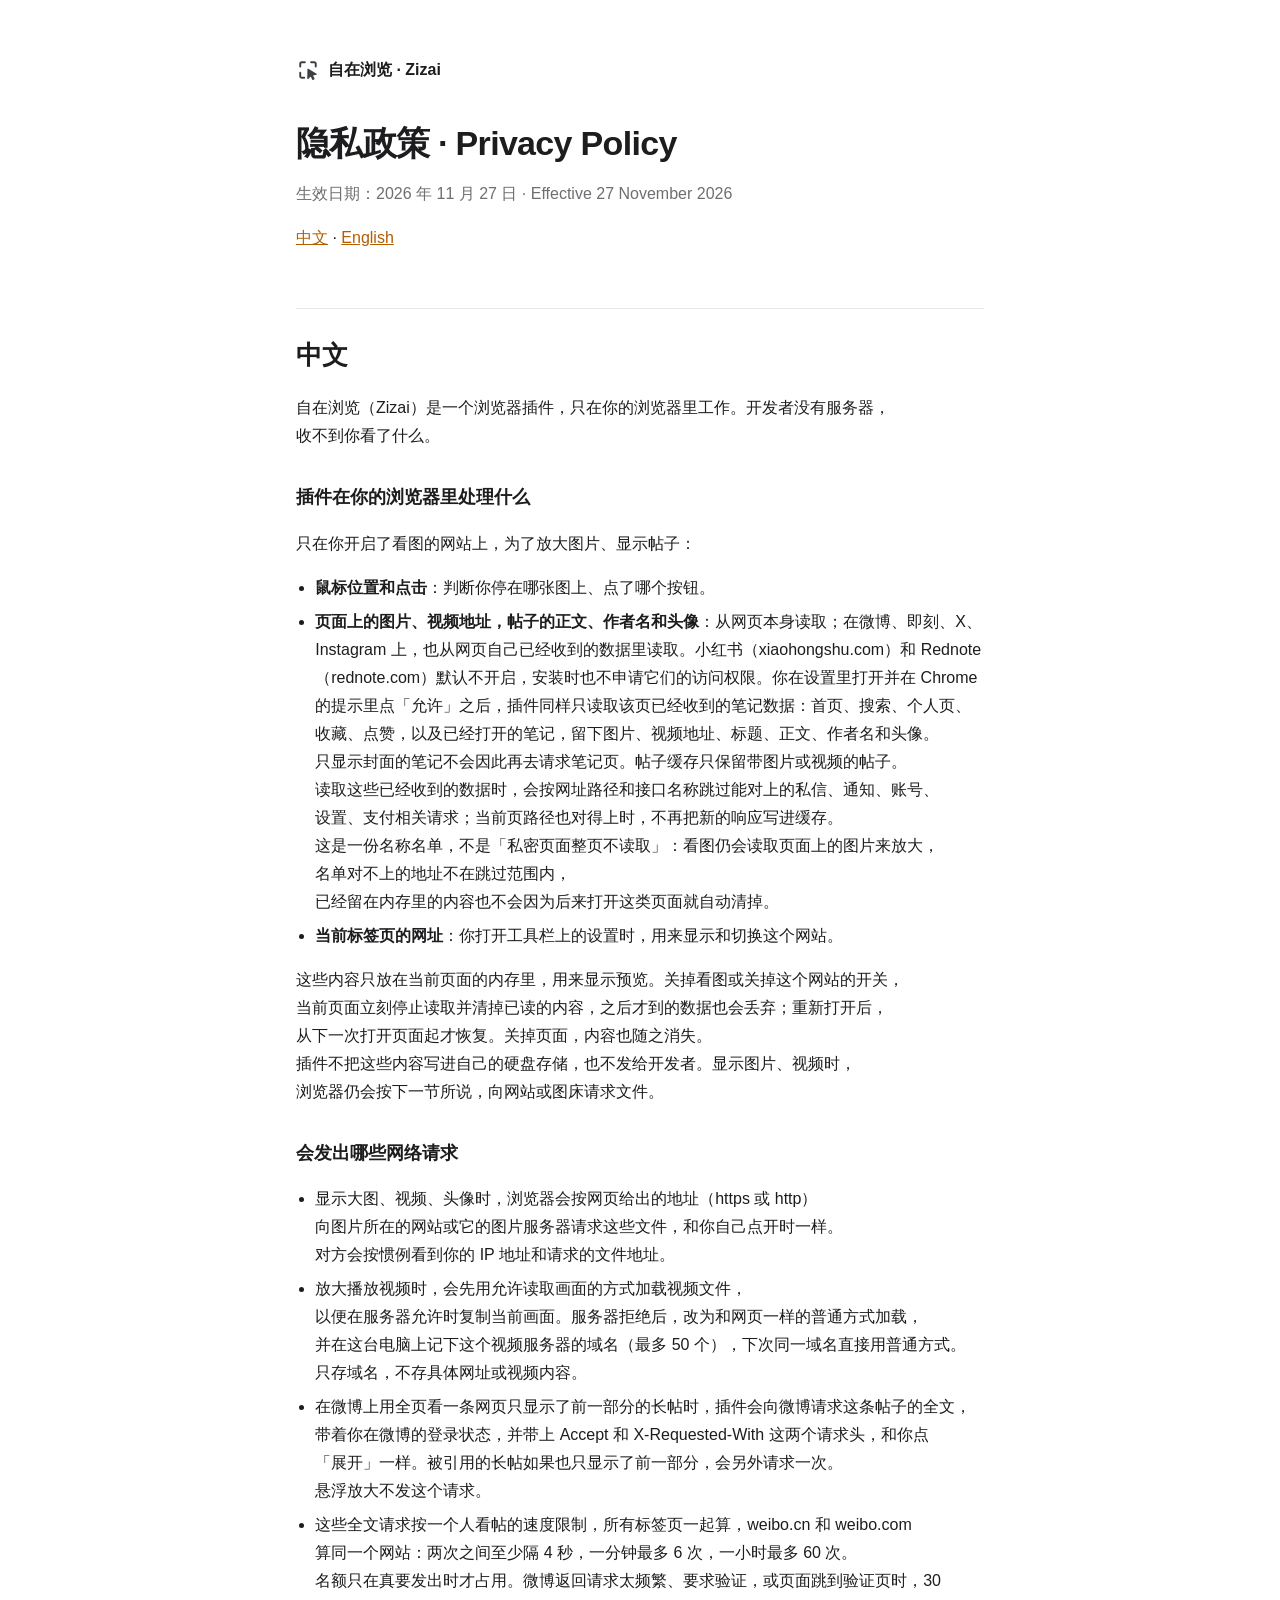
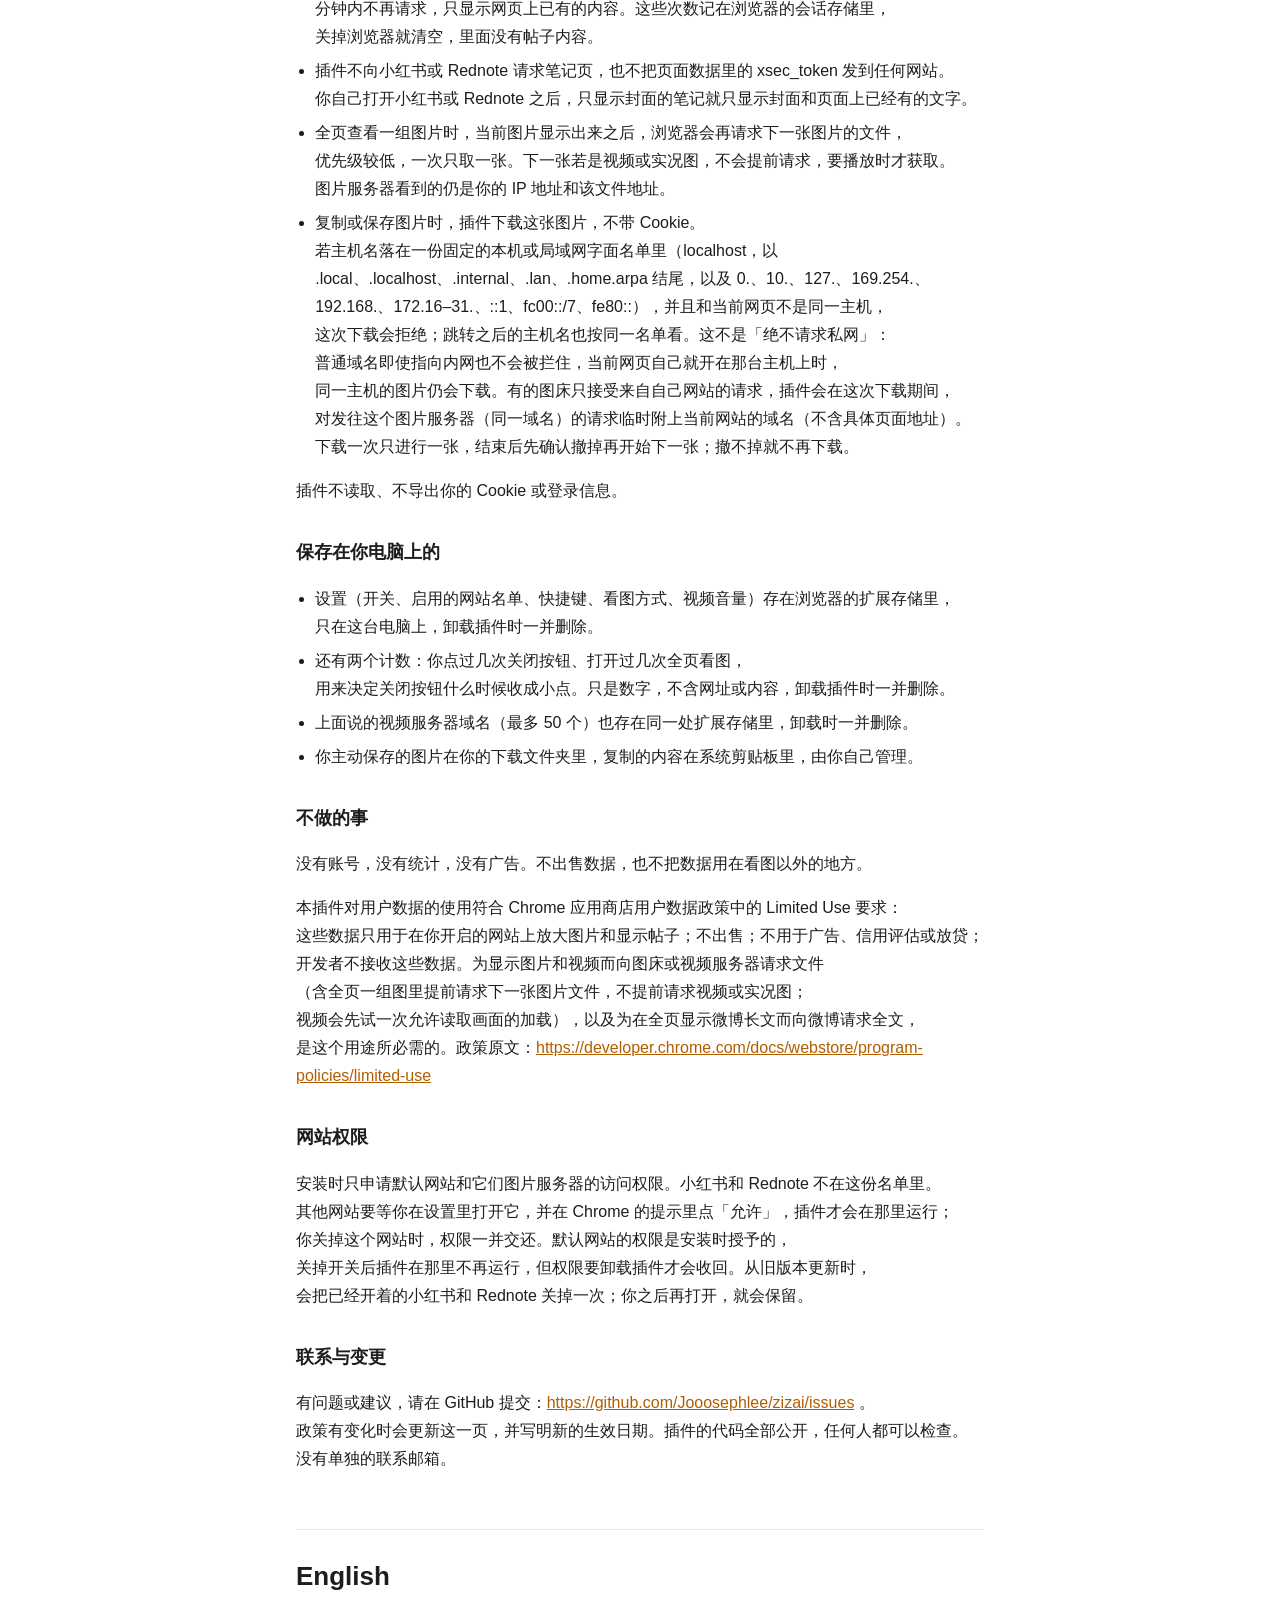
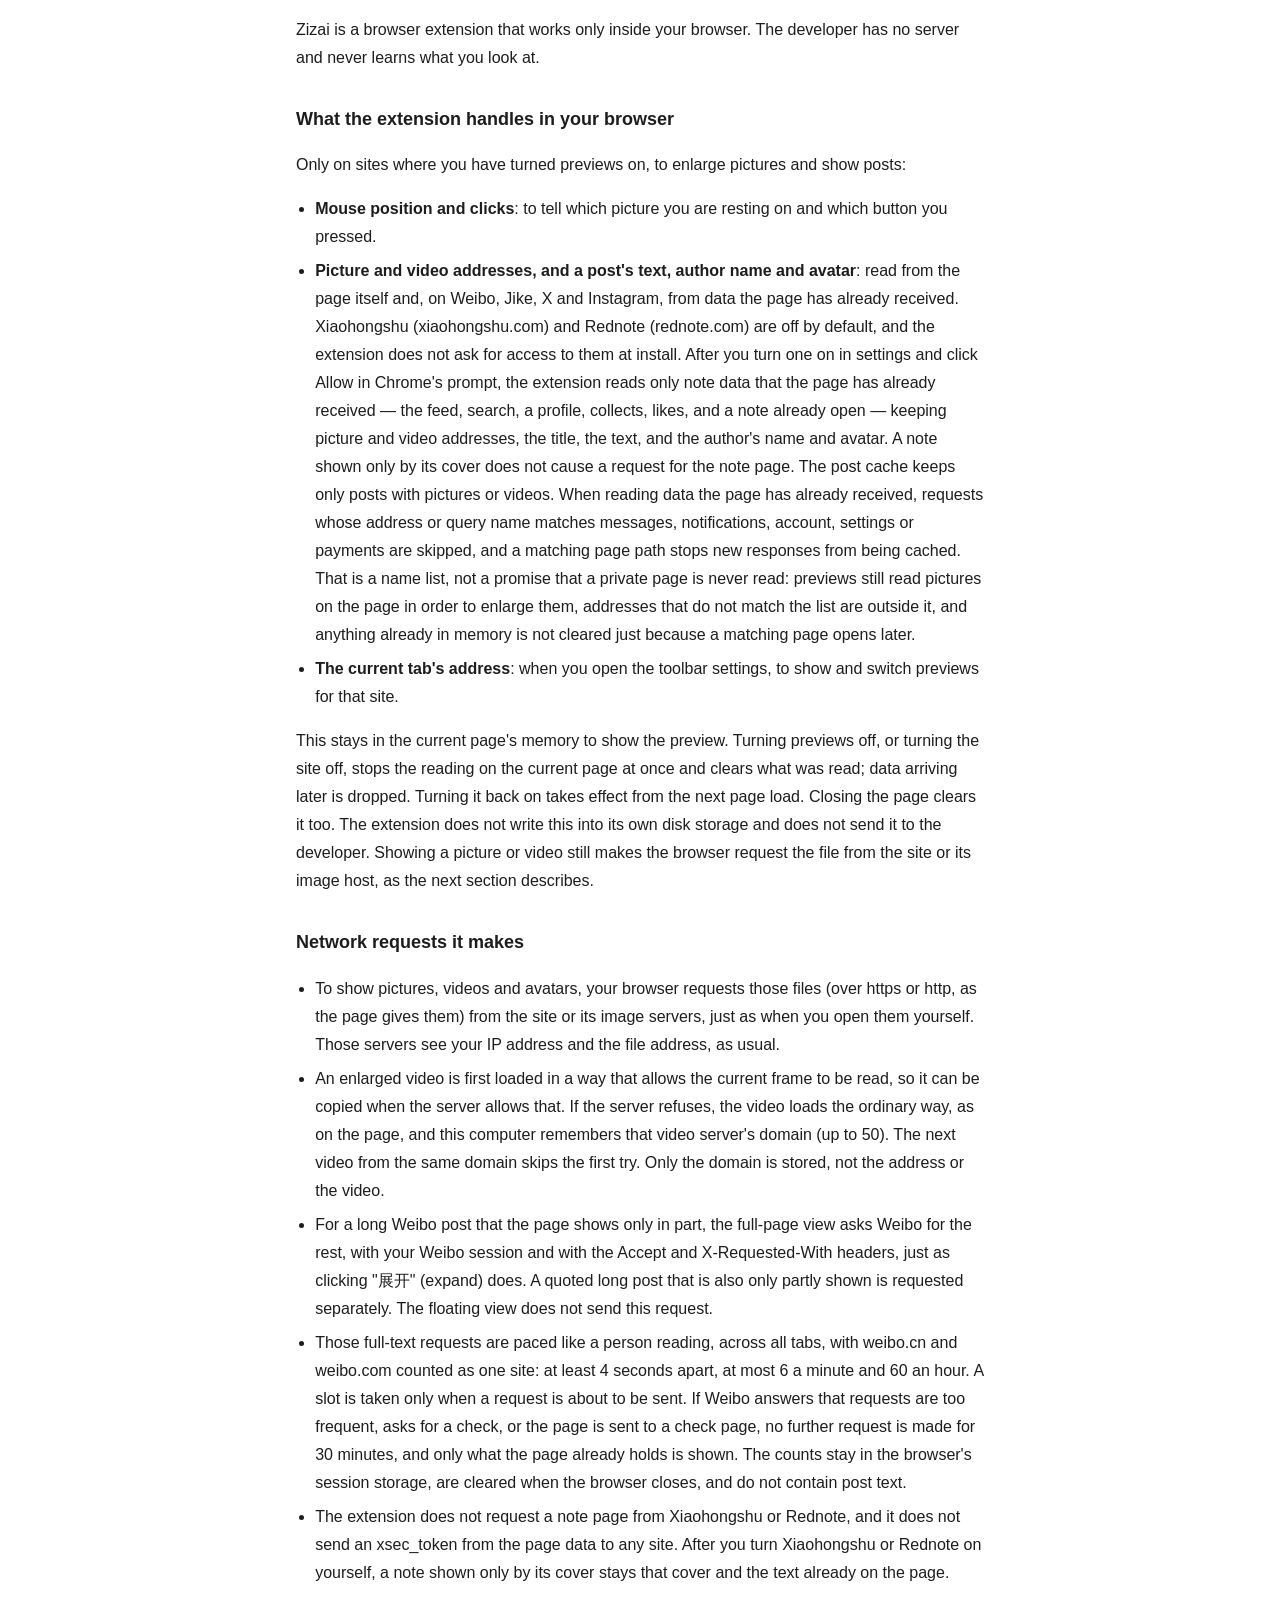
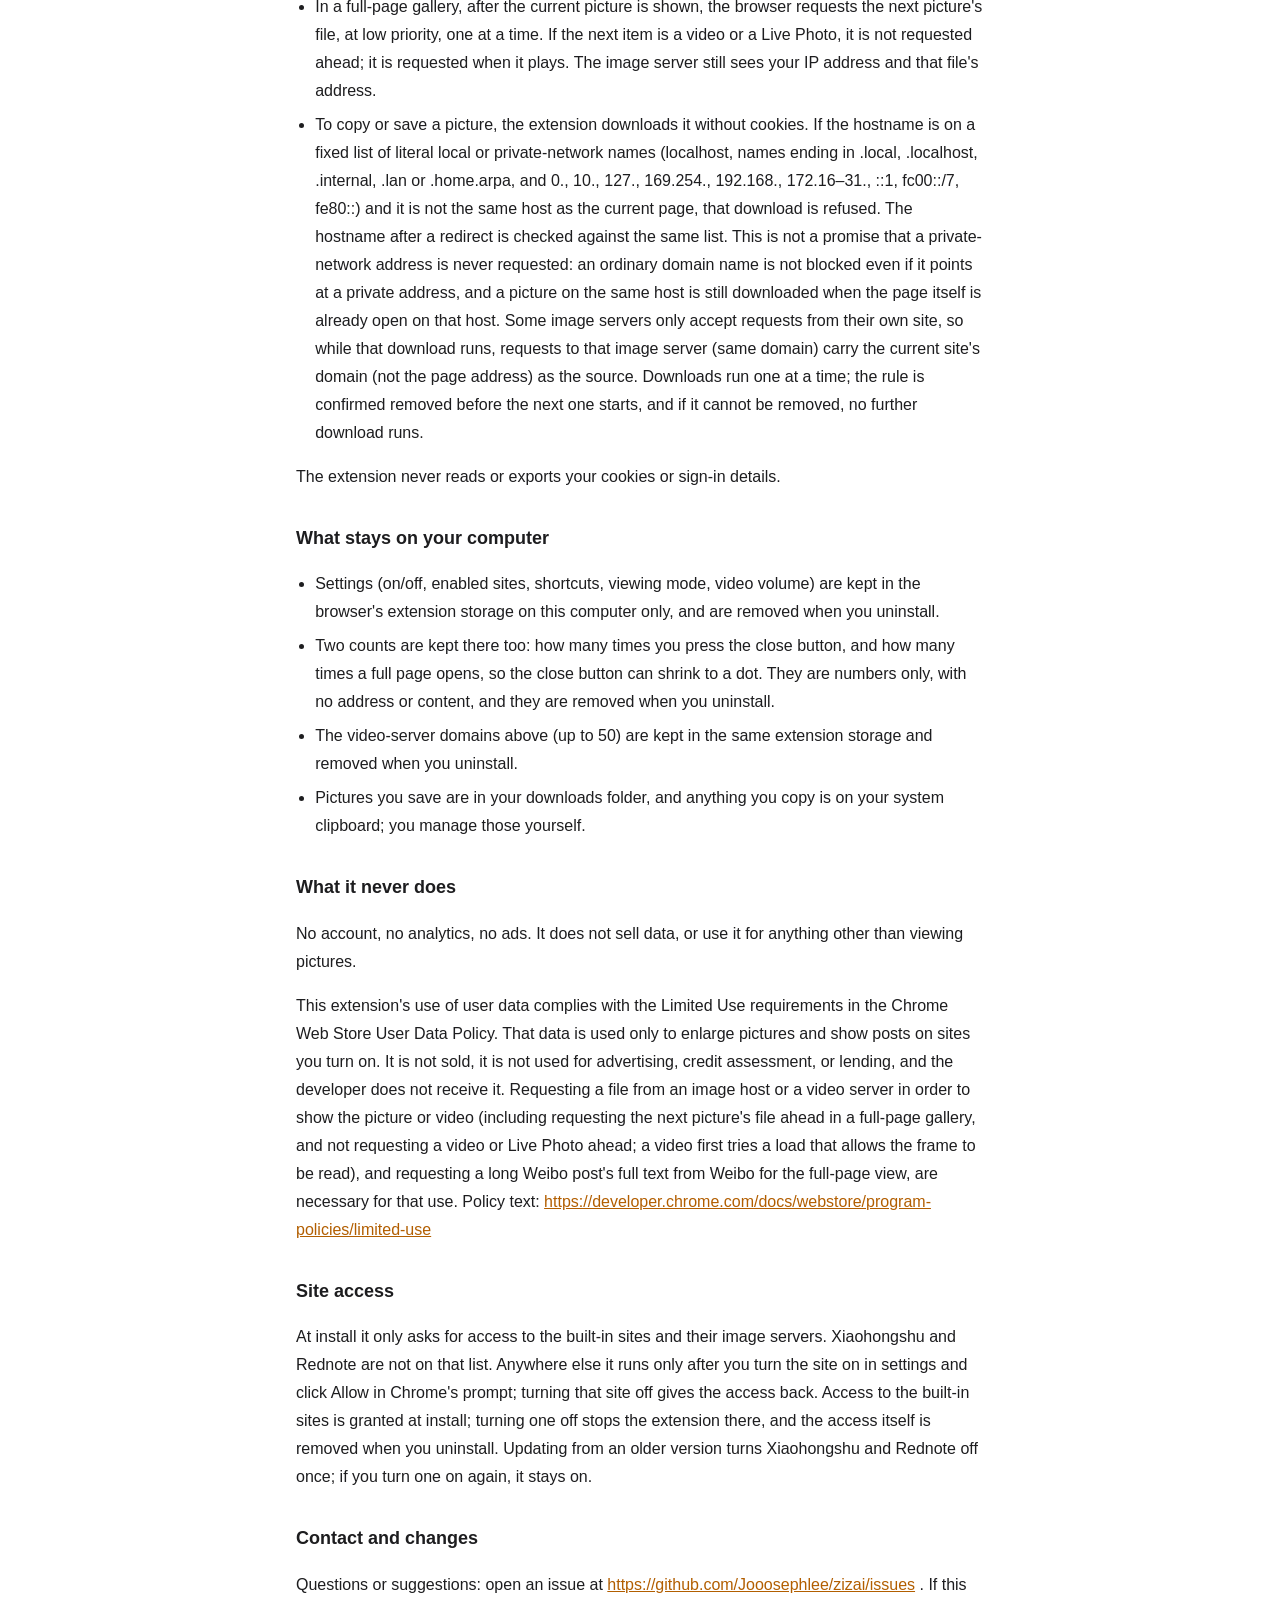
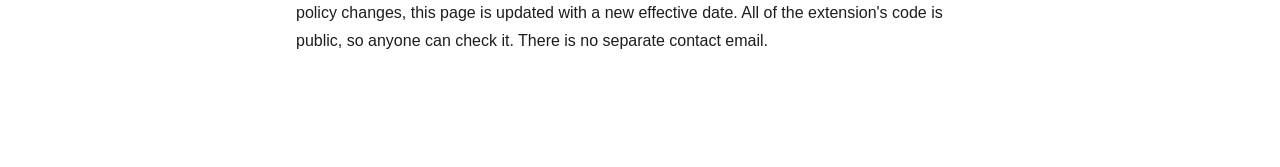
==== commit 054817c0: "Update the privacy policy for the 1.1.2 package. Xiaohongshu and Rednote are off by default and the " ====
--- a/docs/privacy.html
+++ b/docs/privacy.html
@@ -26,42 +26,42 @@
 <main>
 <a class="home" href="./"><img src="assets/mark.svg" alt="">自在浏览 · Zizai</a>
 <h1>隐私政策 · Privacy Policy</h1>
-<p>生效日期：2026 年 11 月 23 日 · Effective 23 November 2026</p>
+<p>生效日期：2026 年 11 月 27 日 · Effective 27 November 2026</p>
 <p><a href="#zh">中文</a> · <a href="#en">English</a></p>
 <h2 id="zh">中文</h2>
 <p>自在浏览（Zizai）是一个浏览器插件，只在你的浏览器里工作。开发者没有服务器，收不到你看了什么。</p>
 <h3>插件在你的浏览器里处理什么</h3>
 <p>只在你开启了看图的网站上，为了放大图片、显示帖子：</p>
-<ul><li><strong>鼠标位置和点击</strong>：判断你停在哪张图上、点了哪个按钮。</li><li><strong>页面上的图片、视频地址，帖子的正文、作者名和头像</strong>：从网页本身读取；在微博、即刻、X、Instagram、小红书（xiaohongshu.com）和 Rednote（rednote.com）上，也从网页自己已经收到的数据里读取。小红书和 Rednote 读的是页面已经收到的笔记：首页、搜索、个人页、收藏、点赞，以及已经打开的笔记，留下图片、视频地址、标题、正文、作者名和头像。帖子缓存只保留带图片或视频的帖子。读取这些已经收到的数据时，会按网址路径和接口名称跳过能对上的私信、通知、账号、设置、支付相关请求；当前页路径也对得上时，不再把新的响应写进缓存。这是一份名称名单，不是「私密页面整页不读取」：看图仍会读取页面上的图片来放大，名单对不上的地址不在跳过范围内，已经留在内存里的内容也不会因为后来打开这类页面就自动清掉。</li><li><strong>当前标签页的网址</strong>：你打开工具栏上的设置时，用来显示和切换这个网站。</li></ul>
+<ul><li><strong>鼠标位置和点击</strong>：判断你停在哪张图上、点了哪个按钮。</li><li><strong>页面上的图片、视频地址，帖子的正文、作者名和头像</strong>：从网页本身读取；在微博、即刻、X、Instagram 上，也从网页自己已经收到的数据里读取。小红书（xiaohongshu.com）和 Rednote（rednote.com）默认不开启，安装时也不申请它们的访问权限。你在设置里打开并在 Chrome 的提示里点「允许」之后，插件同样只读取该页已经收到的笔记数据：首页、搜索、个人页、收藏、点赞，以及已经打开的笔记，留下图片、视频地址、标题、正文、作者名和头像。只显示封面的笔记不会因此再去请求笔记页。帖子缓存只保留带图片或视频的帖子。读取这些已经收到的数据时，会按网址路径和接口名称跳过能对上的私信、通知、账号、设置、支付相关请求；当前页路径也对得上时，不再把新的响应写进缓存。这是一份名称名单，不是「私密页面整页不读取」：看图仍会读取页面上的图片来放大，名单对不上的地址不在跳过范围内，已经留在内存里的内容也不会因为后来打开这类页面就自动清掉。</li><li><strong>当前标签页的网址</strong>：你打开工具栏上的设置时，用来显示和切换这个网站。</li></ul>
 <p>这些内容只放在当前页面的内存里，用来显示预览。关掉看图或关掉这个网站的开关，当前页面立刻停止读取并清掉已读的内容，之后才到的数据也会丢弃；重新打开后，从下一次打开页面起才恢复。关掉页面，内容也随之消失。插件不把这些内容写进自己的硬盘存储，也不发给开发者。显示图片、视频时，浏览器仍会按下一节所说，向网站或图床请求文件。</p>
 <h3>会发出哪些网络请求</h3>
-<ul><li>显示大图、视频、头像时，浏览器会按网页给出的地址（https 或 http）向图片所在的网站或它的图片服务器请求这些文件，和你自己点开时一样。对方会按惯例看到你的 IP 地址和请求的文件地址。</li><li>在微博上看长帖时，插件会向微博请求这条帖子的全文，带着你在微博的登录状态，和你点「展开」一样。</li><li>在小红书或 Rednote 上，一张信息流卡片只显示封面时，插件会向你当前打开的这个网站请求该笔记自己的页面，每条只请求一次，并带上你在这个网站已有的登录状态，和你打开这条笔记一样。请求在下面任一时刻发出：指针在这张卡片上连续停留达到「停留多久打开」的一半、且不超过 160 毫秒（快约 75 毫秒，中和慢约 160 毫秒）；或者看图已经打开，而这条笔记当时仍只有封面（浮窗和全页都一样）。指针短暂经过、停留还没达到这个时间，就不会因此发出。停留过程中指针离开，会取消尚未发出的这次请求。已经发往网站的请求无法收回。</li><li>这次请求包含笔记编号。页面数据里若已有 xsec_token，请求里也会带上它。笔记编号和 xsec_token 只发送给当前这个网站，只留在当前页面的内存中，不写入扩展存储，也不发送给开发者。</li><li>响应是笔记页的 HTML。插件只提取这一条笔记的图片、视频地址、标题、正文、作者名和头像，留在当前页面内存里用于显示，不保存页面中的其余内容。</li><li>全页查看一组图片时，当前图片显示出来之后，浏览器会再请求下一张图片的文件，优先级较低，一次只取一张。下一张若是视频或实况图，不会提前请求，要播放时才获取。图片服务器看到的仍是你的 IP 地址和该文件地址。</li><li>复制或保存图片时，插件下载这张图片，不带 Cookie。若主机名落在一份固定的本机或局域网字面名单里（localhost，以 .local、.localhost、.internal、.lan、.home.arpa 结尾，以及 0.、10.、127.、169.254.、192.168.、172.16–31.、::1、fc00::/7、fe80::），并且和当前网页不是同一主机，这次下载会拒绝；跳转之后的主机名也按同一名单看。这不是「绝不请求私网」：普通域名即使指向内网也不会被拦住，当前网页自己就开在那台主机上时，同一主机的图片仍会下载。有的图床只接受来自自己网站的请求，插件会在这次下载期间，对发往这个图片服务器（同一域名）的请求临时附上当前网站的域名（不含具体页面地址）。下载一次只进行一张，结束后先确认撤掉再开始下一张；撤不掉就不再下载。</li></ul>
+<ul><li>显示大图、视频、头像时，浏览器会按网页给出的地址（https 或 http）向图片所在的网站或它的图片服务器请求这些文件，和你自己点开时一样。对方会按惯例看到你的 IP 地址和请求的文件地址。</li><li>放大播放视频时，会先用允许读取画面的方式加载视频文件，以便在服务器允许时复制当前画面。服务器拒绝后，改为和网页一样的普通方式加载，并在这台电脑上记下这个视频服务器的域名（最多 50 个），下次同一域名直接用普通方式。只存域名，不存具体网址或视频内容。</li><li>在微博上用全页看一条网页只显示了前一部分的长帖时，插件会向微博请求这条帖子的全文，带着你在微博的登录状态，并带上 Accept 和 X-Requested-With 这两个请求头，和你点「展开」一样。被引用的长帖如果也只显示了前一部分，会另外请求一次。悬浮放大不发这个请求。</li><li>这些全文请求按一个人看帖的速度限制，所有标签页一起算，weibo.cn 和 weibo.com 算同一个网站：两次之间至少隔 4 秒，一分钟最多 6 次，一小时最多 60 次。名额只在真要发出时才占用。微博返回请求太频繁、要求验证，或页面跳到验证页时，30 分钟内不再请求，只显示网页上已有的内容。这些次数记在浏览器的会话存储里，关掉浏览器就清空，里面没有帖子内容。</li><li>插件不向小红书或 Rednote 请求笔记页，也不把页面数据里的 xsec_token 发到任何网站。你自己打开小红书或 Rednote 之后，只显示封面的笔记就只显示封面和页面上已经有的文字。</li><li>全页查看一组图片时，当前图片显示出来之后，浏览器会再请求下一张图片的文件，优先级较低，一次只取一张。下一张若是视频或实况图，不会提前请求，要播放时才获取。图片服务器看到的仍是你的 IP 地址和该文件地址。</li><li>复制或保存图片时，插件下载这张图片，不带 Cookie。若主机名落在一份固定的本机或局域网字面名单里（localhost，以 .local、.localhost、.internal、.lan、.home.arpa 结尾，以及 0.、10.、127.、169.254.、192.168.、172.16–31.、::1、fc00::/7、fe80::），并且和当前网页不是同一主机，这次下载会拒绝；跳转之后的主机名也按同一名单看。这不是「绝不请求私网」：普通域名即使指向内网也不会被拦住，当前网页自己就开在那台主机上时，同一主机的图片仍会下载。有的图床只接受来自自己网站的请求，插件会在这次下载期间，对发往这个图片服务器（同一域名）的请求临时附上当前网站的域名（不含具体页面地址）。下载一次只进行一张，结束后先确认撤掉再开始下一张；撤不掉就不再下载。</li></ul>
 <p>插件不读取、不导出你的 Cookie 或登录信息。</p>
 <h3>保存在你电脑上的</h3>
-<ul><li>设置（开关、启用的网站名单、快捷键、看图方式、视频音量）存在浏览器的扩展存储里，只在这台电脑上，卸载插件时一并删除。</li><li>你主动保存的图片在你的下载文件夹里，复制的内容在系统剪贴板里，由你自己管理。</li></ul>
+<ul><li>设置（开关、启用的网站名单、快捷键、看图方式、视频音量）存在浏览器的扩展存储里，只在这台电脑上，卸载插件时一并删除。</li><li>还有两个计数：你点过几次关闭按钮、打开过几次全页看图，用来决定关闭按钮什么时候收成小点。只是数字，不含网址或内容，卸载插件时一并删除。</li><li>上面说的视频服务器域名（最多 50 个）也存在同一处扩展存储里，卸载时一并删除。</li><li>你主动保存的图片在你的下载文件夹里，复制的内容在系统剪贴板里，由你自己管理。</li></ul>
 <h3>不做的事</h3>
 <p>没有账号，没有统计，没有广告。不出售数据，也不把数据用在看图以外的地方。</p>
-<p>本插件对用户数据的使用符合 Chrome 应用商店用户数据政策中的 Limited Use 要求：这些数据只用于在你开启的网站上放大图片和显示帖子；不出售；不用于广告、信用评估或放贷；开发者不接收这些数据。为显示图片而向图床请求文件（含全页一组图里提前请求下一张图片文件，不提前请求视频或实况图），为显示微博长文而向微博请求全文，以及为显示小红书或 Rednote 上只露出封面的笔记而向当前网站请求该笔记页面，是这个用途所必需的。政策原文：<a href="https://developer.chrome.com/docs/webstore/program-policies/limited-use">https://developer.chrome.com/docs/webstore/program-policies/limited-use</a></p>
+<p>本插件对用户数据的使用符合 Chrome 应用商店用户数据政策中的 Limited Use 要求：这些数据只用于在你开启的网站上放大图片和显示帖子；不出售；不用于广告、信用评估或放贷；开发者不接收这些数据。为显示图片和视频而向图床或视频服务器请求文件（含全页一组图里提前请求下一张图片文件，不提前请求视频或实况图；视频会先试一次允许读取画面的加载），以及为在全页显示微博长文而向微博请求全文，是这个用途所必需的。政策原文：<a href="https://developer.chrome.com/docs/webstore/program-policies/limited-use">https://developer.chrome.com/docs/webstore/program-policies/limited-use</a></p>
 <h3>网站权限</h3>
-<p>安装时只申请默认网站和它们图片服务器的访问权限。其他网站要等你在设置里打开它，并在 Chrome 的提示里点「允许」，插件才会在那里运行；你关掉这个网站时，权限一并交还。默认网站的权限是安装时授予的，关掉开关后插件在那里不再运行，但权限要卸载插件才会收回。</p>
+<p>安装时只申请默认网站和它们图片服务器的访问权限。小红书和 Rednote 不在这份名单里。其他网站要等你在设置里打开它，并在 Chrome 的提示里点「允许」，插件才会在那里运行；你关掉这个网站时，权限一并交还。默认网站的权限是安装时授予的，关掉开关后插件在那里不再运行，但权限要卸载插件才会收回。从旧版本更新时，会把已经开着的小红书和 Rednote 关掉一次；你之后再打开，就会保留。</p>
 <h3>联系与变更</h3>
 <p>有问题或建议，请在 GitHub 提交：<a href="https://github.com/Jooosephlee/zizai/issues">https://github.com/Jooosephlee/zizai/issues</a> 。政策有变化时会更新这一页，并写明新的生效日期。插件的代码全部公开，任何人都可以检查。没有单独的联系邮箱。</p>
 <h2 id="en">English</h2>
 <p>Zizai is a browser extension that works only inside your browser. The developer has no server and never learns what you look at.</p>
 <h3>What the extension handles in your browser</h3>
 <p>Only on sites where you have turned previews on, to enlarge pictures and show posts:</p>
-<ul><li><strong>Mouse position and clicks</strong>: to tell which picture you are resting on and which button you pressed.</li><li><strong>Picture and video addresses, and a post's text, author name and avatar</strong>: read from the page itself and, on Weibo, Jike, X, Instagram, Xiaohongshu (xiaohongshu.com) and Rednote (rednote.com), from data the page has already received. On Xiaohongshu and Rednote that is note data the page has already received — the feed, search, a profile, collects, likes, and a note already open — keeping picture and video addresses, the title, the text, and the author's name and avatar. The post cache keeps only posts with pictures or videos. When reading data the page has already received, requests whose address or query name matches messages, notifications, account, settings or payments are skipped, and a matching page path stops new responses from being cached. That is a name list, not a promise that a private page is never read: previews still read pictures on the page in order to enlarge them, addresses that do not match the list are outside it, and anything already in memory is not cleared just because a matching page opens later.</li><li><strong>The current tab's address</strong>: when you open the toolbar settings, to show and switch previews for that site.</li></ul>
+<ul><li><strong>Mouse position and clicks</strong>: to tell which picture you are resting on and which button you pressed.</li><li><strong>Picture and video addresses, and a post's text, author name and avatar</strong>: read from the page itself and, on Weibo, Jike, X and Instagram, from data the page has already received. Xiaohongshu (xiaohongshu.com) and Rednote (rednote.com) are off by default, and the extension does not ask for access to them at install. After you turn one on in settings and click Allow in Chrome's prompt, the extension reads only note data that the page has already received — the feed, search, a profile, collects, likes, and a note already open — keeping picture and video addresses, the title, the text, and the author's name and avatar. A note shown only by its cover does not cause a request for the note page. The post cache keeps only posts with pictures or videos. When reading data the page has already received, requests whose address or query name matches messages, notifications, account, settings or payments are skipped, and a matching page path stops new responses from being cached. That is a name list, not a promise that a private page is never read: previews still read pictures on the page in order to enlarge them, addresses that do not match the list are outside it, and anything already in memory is not cleared just because a matching page opens later.</li><li><strong>The current tab's address</strong>: when you open the toolbar settings, to show and switch previews for that site.</li></ul>
 <p>This stays in the current page's memory to show the preview. Turning previews off, or turning the site off, stops the reading on the current page at once and clears what was read; data arriving later is dropped. Turning it back on takes effect from the next page load. Closing the page clears it too. The extension does not write this into its own disk storage and does not send it to the developer. Showing a picture or video still makes the browser request the file from the site or its image host, as the next section describes.</p>
 <h3>Network requests it makes</h3>
-<ul><li>To show pictures, videos and avatars, your browser requests those files (over https or http, as the page gives them) from the site or its image servers, just as when you open them yourself. Those servers see your IP address and the file address, as usual.</li><li>For a long post on Weibo, the extension asks Weibo for the post's full text, with your Weibo session, just as clicking "展开" (expand) does.</li><li>On Xiaohongshu or Rednote, when a feed card shows only its cover, the extension requests that note's own page from the site you currently have open, once per note, with the login session you already have on that site, just as opening the note would. The request is sent at either of these moments: the pointer has rested continuously on that card for half of "Open after resting", and no longer than 160 milliseconds (about 75 ms on Quick, about 160 ms on Medium and Slow); or the viewer is already open while that note is still only a cover (both the floating view and the full page). A brief pass that never reaches this wait does not send the request on account of that pass. Moving the pointer away during the wait cancels the request that has not been sent yet. A request already sent to the site cannot be taken back.</li><li>That request includes the note id. If the page data already included an xsec_token, the request includes it too. The note id and the xsec_token are sent only to the current site, kept only in the current page's memory, not written to extension storage, and not sent to the developer.</li><li>The response is the note page's HTML. The extension extracts only this note's pictures, video addresses, title, text, author name and avatar, and keeps those in the current page's memory to show the preview. It does not keep the rest of the page.</li><li>In a full-page gallery, after the current picture is shown, the browser requests the next picture's file, at low priority, one at a time. If the next item is a video or a Live Photo, it is not requested ahead; it is requested when it plays. The image server still sees your IP address and that file's address.</li><li>To copy or save a picture, the extension downloads it without cookies. If the hostname is on a fixed list of literal local or private-network names (localhost, names ending in .local, .localhost, .internal, .lan or .home.arpa, and 0., 10., 127., 169.254., 192.168., 172.16–31., ::1, fc00::/7, fe80::) and it is not the same host as the current page, that download is refused. The hostname after a redirect is checked against the same list. This is not a promise that a private-network address is never requested: an ordinary domain name is not blocked even if it points at a private address, and a picture on the same host is still downloaded when the page itself is already open on that host. Some image servers only accept requests from their own site, so while that download runs, requests to that image server (same domain) carry the current site's domain (not the page address) as the source. Downloads run one at a time; the rule is confirmed removed before the next one starts, and if it cannot be removed, no further download runs.</li></ul>
+<ul><li>To show pictures, videos and avatars, your browser requests those files (over https or http, as the page gives them) from the site or its image servers, just as when you open them yourself. Those servers see your IP address and the file address, as usual.</li><li>An enlarged video is first loaded in a way that allows the current frame to be read, so it can be copied when the server allows that. If the server refuses, the video loads the ordinary way, as on the page, and this computer remembers that video server's domain (up to 50). The next video from the same domain skips the first try. Only the domain is stored, not the address or the video.</li><li>For a long Weibo post that the page shows only in part, the full-page view asks Weibo for the rest, with your Weibo session and with the Accept and X-Requested-With headers, just as clicking "展开" (expand) does. A quoted long post that is also only partly shown is requested separately. The floating view does not send this request.</li><li>Those full-text requests are paced like a person reading, across all tabs, with weibo.cn and weibo.com counted as one site: at least 4 seconds apart, at most 6 a minute and 60 an hour. A slot is taken only when a request is about to be sent. If Weibo answers that requests are too frequent, asks for a check, or the page is sent to a check page, no further request is made for 30 minutes, and only what the page already holds is shown. The counts stay in the browser's session storage, are cleared when the browser closes, and do not contain post text.</li><li>The extension does not request a note page from Xiaohongshu or Rednote, and it does not send an xsec_token from the page data to any site. After you turn Xiaohongshu or Rednote on yourself, a note shown only by its cover stays that cover and the text already on the page.</li><li>In a full-page gallery, after the current picture is shown, the browser requests the next picture's file, at low priority, one at a time. If the next item is a video or a Live Photo, it is not requested ahead; it is requested when it plays. The image server still sees your IP address and that file's address.</li><li>To copy or save a picture, the extension downloads it without cookies. If the hostname is on a fixed list of literal local or private-network names (localhost, names ending in .local, .localhost, .internal, .lan or .home.arpa, and 0., 10., 127., 169.254., 192.168., 172.16–31., ::1, fc00::/7, fe80::) and it is not the same host as the current page, that download is refused. The hostname after a redirect is checked against the same list. This is not a promise that a private-network address is never requested: an ordinary domain name is not blocked even if it points at a private address, and a picture on the same host is still downloaded when the page itself is already open on that host. Some image servers only accept requests from their own site, so while that download runs, requests to that image server (same domain) carry the current site's domain (not the page address) as the source. Downloads run one at a time; the rule is confirmed removed before the next one starts, and if it cannot be removed, no further download runs.</li></ul>
 <p>The extension never reads or exports your cookies or sign-in details.</p>
 <h3>What stays on your computer</h3>
-<ul><li>Settings (on/off, enabled sites, shortcuts, viewing mode, video volume) are kept in the browser's extension storage on this computer only, and are removed when you uninstall.</li><li>Pictures you save are in your downloads folder, and anything you copy is on your system clipboard; you manage those yourself.</li></ul>
+<ul><li>Settings (on/off, enabled sites, shortcuts, viewing mode, video volume) are kept in the browser's extension storage on this computer only, and are removed when you uninstall.</li><li>Two counts are kept there too: how many times you press the close button, and how many times a full page opens, so the close button can shrink to a dot. They are numbers only, with no address or content, and they are removed when you uninstall.</li><li>The video-server domains above (up to 50) are kept in the same extension storage and removed when you uninstall.</li><li>Pictures you save are in your downloads folder, and anything you copy is on your system clipboard; you manage those yourself.</li></ul>
 <h3>What it never does</h3>
 <p>No account, no analytics, no ads. It does not sell data, or use it for anything other than viewing pictures.</p>
-<p>This extension's use of user data complies with the Limited Use requirements in the Chrome Web Store User Data Policy. That data is used only to enlarge pictures and show posts on sites you turn on. It is not sold, it is not used for advertising, credit assessment, or lending, and the developer does not receive it. Requesting a file from an image host in order to show the picture (including requesting the next picture's file ahead in a full-page gallery, and not requesting a video or Live Photo ahead), requesting a long Weibo post's full text from Weibo, and requesting a Xiaohongshu or Rednote note's page from the current site when a feed card shows only its cover, are necessary for that use. Policy text: <a href="https://developer.chrome.com/docs/webstore/program-policies/limited-use">https://developer.chrome.com/docs/webstore/program-policies/limited-use</a></p>
+<p>This extension's use of user data complies with the Limited Use requirements in the Chrome Web Store User Data Policy. That data is used only to enlarge pictures and show posts on sites you turn on. It is not sold, it is not used for advertising, credit assessment, or lending, and the developer does not receive it. Requesting a file from an image host or a video server in order to show the picture or video (including requesting the next picture's file ahead in a full-page gallery, and not requesting a video or Live Photo ahead; a video first tries a load that allows the frame to be read), and requesting a long Weibo post's full text from Weibo for the full-page view, are necessary for that use. Policy text: <a href="https://developer.chrome.com/docs/webstore/program-policies/limited-use">https://developer.chrome.com/docs/webstore/program-policies/limited-use</a></p>
 <h3>Site access</h3>
-<p>At install it only asks for access to the built-in sites and their image servers. Anywhere else it runs only after you turn the site on in settings and click Allow in Chrome's prompt; turning that site off gives the access back. Access to the built-in sites is granted at install; turning one off stops the extension there, and the access itself is removed when you uninstall.</p>
+<p>At install it only asks for access to the built-in sites and their image servers. Xiaohongshu and Rednote are not on that list. Anywhere else it runs only after you turn the site on in settings and click Allow in Chrome's prompt; turning that site off gives the access back. Access to the built-in sites is granted at install; turning one off stops the extension there, and the access itself is removed when you uninstall. Updating from an older version turns Xiaohongshu and Rednote off once; if you turn one on again, it stays on.</p>
 <h3>Contact and changes</h3>
 <p>Questions or suggestions: open an issue at <a href="https://github.com/Jooosephlee/zizai/issues">https://github.com/Jooosephlee/zizai/issues</a> . If this policy changes, this page is updated with a new effective date. All of the extension's code is public, so anyone can check it. There is no separate contact email.</p>
 </main>
